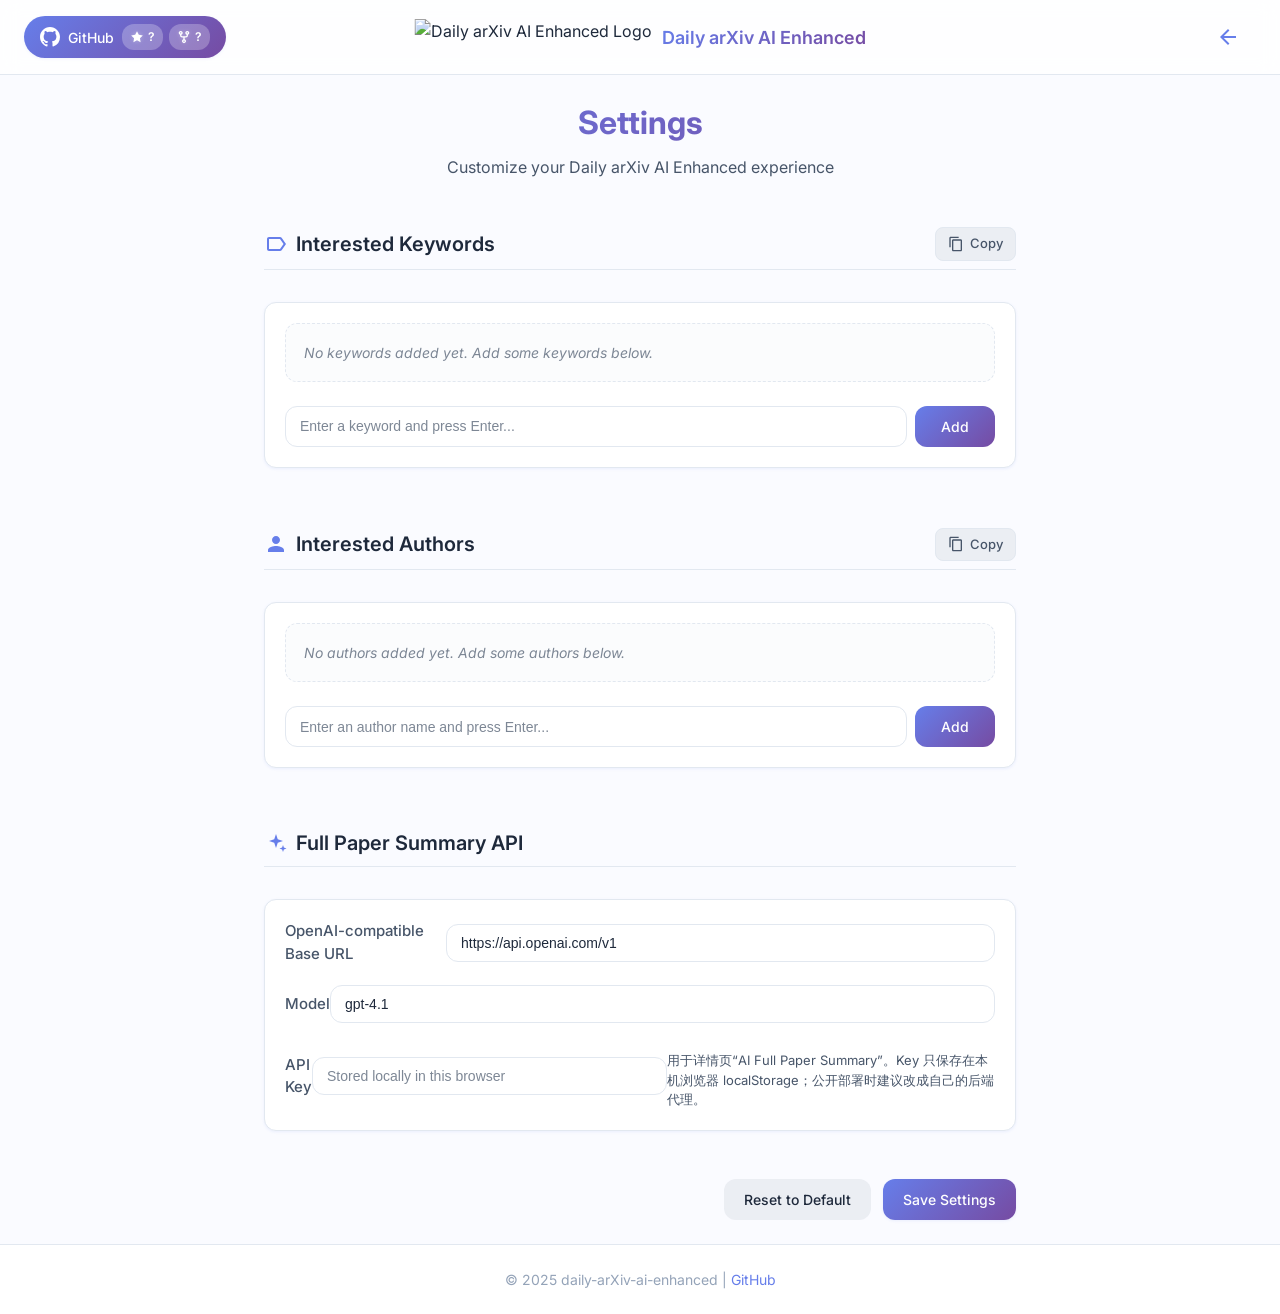
==== settings.html @ a0aa763e "update" ====
<!DOCTYPE html>
<html lang="zh-CN">
<head>
    <meta charset="UTF-8">
    <meta name="viewport" content="width=device-width, initial-scale=1.0">
    <meta name="description" content="daily arxiv ai-enhanced settings">
    <title>Settings - Daily arXiv AI Enhanced</title>
    <link rel="icon" type="image/png" href="assets/logo2-removebg-preview.png">
    <link rel="shortcut icon" type="image/png" href="assets/logo2-removebg-preview.png">
    <link rel="stylesheet" href="css/styles.css">
    <link rel="stylesheet" href="css/settings.css">
    <link rel="stylesheet" href="https://fonts.googleapis.com/css2?family=Inter:wght@300;400;500;600;700&display=swap">

    <!-- Authentication Scripts -->
    <script src="js/auth-config.js"></script>
    <script src="js/auth.js"></script>
    <script>
        // Check authentication on page load
        Auth.requireAuth();

        // Show logout button only if password protection is enabled
        document.addEventListener('DOMContentLoaded', function() {
            const logoutButton = document.getElementById('logoutButton');
            if (logoutButton && Auth.isPasswordEnabled()) {
                logoutButton.style.display = '';
            }
        });
    </script>
</head>
<body>
    <div class="app-container">
        <header>
            <div class="header-content">
                <div class="header-left">
                    <a href="https://github.com/dw-dengwei/daily-arXiv-ai-enhanced" target="_blank" class="github-button">
                        <svg height="20" width="20" viewBox="0 0 16 16" fill="currentColor" xmlns="http://www.w3.org/2000/svg">
                            <path fill-rule="evenodd" d="M8 0C3.58 0 0 3.58 0 8c0 3.54 2.29 6.53 5.47 7.59.4.07.55-.17.55-.38 0-.19-.01-.82-.01-1.49-2.01.37-2.53-.49-2.69-.94-.09-.23-.48-.94-.82-1.13-.28-.15-.68-.52-.01-.53.63-.01 1.08.58 1.23.82.72 1.21 1.87.87 2.33.66.07-.52.28-.87.51-1.07-1.78-.2-3.64-.89-3.64-3.95 0-.87.31-1.59.82-2.15-.08-.2-.36-1.02.08-2.12 0 0 .67-.21 2.2.82.64-.18 1.32-.27 2-.27.68 0 1.36.09 2 .27 1.53-1.04 2.2-.82 2.2-.82.44 1.1.16 1.92.08 2.12.51.56.82 1.27.82 2.15 0 3.07-1.87 3.75-3.65 3.95.29.25.54.73.54 1.48 0 1.07-.01 1.93-.01 2.2 0 .21.15.46.55.38A8.013 8.013 0 0016 8c0-4.42-3.58-8-8-8z"></path>
                        </svg>
                        <span class="github-text">GitHub</span>
                        <div class="github-stats">
                            <div class="star-badge">
                                <svg width="14" height="14" viewBox="0 0 24 24" fill="currentColor">
                                    <path d="M12 2l3.09 6.26L22 9.27l-5 4.87 1.18 6.88L12 17.77l-6.18 3.25L7 14.14 2 9.27l6.91-1.01L12 2z"/>
                                </svg>
                                <span class="star-count" id="starCount">-</span>
                            </div>
                            <div class="fork-badge">
                                <svg width="14" height="14" viewBox="0 0 16 16" fill="currentColor">
                                    <path d="M5 5.372v.878c0 .414.336.75.75.75h4.5a.75.75 0 0 0 .75-.75v-.878a2.25 2.25 0 1 1 1.5 0v.878a2.25 2.25 0 0 1-2.25 2.25h-1.5v2.128a2.251 2.251 0 1 1-1.5 0V8.5h-1.5A2.25 2.25 0 0 1 3.5 6.25v-.878a2.25 2.25 0 1 1 1.5 0ZM5 3.25a.75.75 0 1 0-1.5 0 .75.75 0 0 0 1.5 0Zm6.75.75a.75.75 0 1 0 0-1.5.75.75 0 0 0 0 1.5Zm-3 8.75a.75.75 0 1 0-1.5 0 .75.75 0 0 0 1.5 0Z"/>
                                </svg>
                                <span class="fork-count" id="forkCount">-</span>
                            </div>
                        </div>
                    </a>
                </div>
                
                <div class="header-center">
                    <a href="index.html" class="site-logo">
                        <img src="assets/logo2-removebg-preview.png" alt="Daily arXiv AI Enhanced Logo" class="logo-image">
                        <span class="site-title">Daily arXiv AI Enhanced</span>
                    </a>
                </div>
                
                <div class="header-controls">
                    <a href="index.html" class="back-button">
                        <svg width="24" height="24" viewBox="0 0 24 24" fill="none" xmlns="http://www.w3.org/2000/svg">
                            <path d="M20 11H7.83L13.42 5.41L12 4L4 12L12 20L13.41 18.59L7.83 13H20V11Z" fill="currentColor"/>
                        </svg>
                    </a>
                    <button id="logoutButton" onclick="Auth.logout()" class="icon-button" title="Logout" style="border: none; background: transparent; cursor: pointer; color: #e74c3c; display: none;">
                        <svg width="24" height="24" viewBox="0 0 24 24" fill="none" xmlns="http://www.w3.org/2000/svg">
                            <path d="M17 7L15.59 8.41L18.17 11H8V13H18.17L15.59 15.59L17 17L22 12L17 7ZM4 5H12V3H4C2.9 3 2 3.9 2 5V19C2 20.1 2.9 21 4 21H12V19H4V5Z" fill="currentColor"/>
                        </svg>
                    </button>
                </div>
            </div>
        </header>

        <main class="settings-page">
            <div class="settings-container">
                <div class="settings-header">
                    <h1>Settings</h1>
                    <p>Customize your Daily arXiv AI Enhanced experience</p>
                </div>

                <div class="settings-content">
                    <div class="settings-section">
                        <div class="keyword-section-title">
                            <div class="keyword-section-title-left">
                                <svg width="24" height="24" viewBox="0 0 24 24" fill="none" xmlns="http://www.w3.org/2000/svg">
                                    <path d="M17.63 5.84C17.27 5.33 16.67 5 16 5L5 5.01C3.9 5.01 3 5.9 3 7V17C3 18.1 3.9 18.99 5 18.99L16 19C16.67 19 17.27 18.67 17.63 18.16L22 12L17.63 5.84ZM16 17H5V7H16L19.55 12L16 17Z" fill="currentColor"/>
                                </svg>
                                Interested Keywords
                            </div>
                            <button id="copyKeywords" class="copy-button" title="Copy keywords to clipboard">
                                <svg width="18" height="18" viewBox="0 0 24 24" fill="none" xmlns="http://www.w3.org/2000/svg">
                                    <path d="M16 1H4c-1.1 0-2 .9-2 2v14h2V3h12V1zm3 4H8c-1.1 0-2 .9-2 2v14c0 1.1.9 2 2 2h11c1.1 0 2-.9 2-2V7c0-1.1-.9-2-2-2zm0 16H8V7h11v14z" fill="currentColor"/>
                                </svg>
                                Copy
                            </button>
                        </div>
                        <div class="settings-card">
                            <div class="settings-item">
                                <div class="tag-selector">
                                    <div class="selected-tags" id="selectedKeywords">
                                        <div class="empty-tag-message" id="emptyTagMessage">No keywords added yet. Add some keywords below.</div>
                                    </div>
                                    <div class="tag-input-container">
                                        <input type="text" id="keywordInput" class="settings-input" placeholder="Enter a keyword and press Enter...">
                                        <button id="addKeyword" class="add-tag-button">Add</button>
                                    </div>
                                </div>
                            </div>
                        </div>
                    </div>

                    <div class="settings-section">
                        <div class="keyword-section-title">
                            <div class="keyword-section-title-left">
                                <svg width="24" height="24" viewBox="0 0 24 24" fill="none" xmlns="http://www.w3.org/2000/svg">
                                    <path d="M12 12c2.21 0 4-1.79 4-4s-1.79-4-4-4-4 1.79-4 4 1.79 4 4 4zm0 2c-2.67 0-8 1.34-8 4v2h16v-2c0-2.66-5.33-4-8-4z" fill="currentColor"/>
                                </svg>
                                Interested Authors
                            </div>
                            <button id="copyAuthors" class="copy-button" title="Copy authors to clipboard">
                                <svg width="18" height="18" viewBox="0 0 24 24" fill="none" xmlns="http://www.w3.org/2000/svg">
                                    <path d="M16 1H4c-1.1 0-2 .9-2 2v14h2V3h12V1zm3 4H8c-1.1 0-2 .9-2 2v14c0 1.1.9 2 2 2h11c1.1 0 2-.9 2-2V7c0-1.1-.9-2-2-2zm0 16H8V7h11v14z" fill="currentColor"/>
                                </svg>
                                Copy
                            </button>
                        </div>
                        <div class="settings-card">
                            <div class="settings-item">
                                <div class="tag-selector">
                                    <div class="selected-tags" id="selectedAuthors">
                                        <div class="empty-tag-message" id="emptyAuthorMessage">No authors added yet. Add some authors below.</div>
                                    </div>
                                    <div class="tag-input-container">
                                        <input type="text" id="authorInput" class="settings-input" placeholder="Enter an author name and press Enter...">
                                        <button id="addAuthor" class="add-tag-button">Add</button>
                                    </div>
                                </div>
                            </div>
                        </div>
                    </div>

                    <div class="settings-section">
                        <div class="keyword-section-title">
                            <div class="keyword-section-title-left">
                                <svg width="24" height="24" viewBox="0 0 24 24" fill="none" xmlns="http://www.w3.org/2000/svg">
                                    <path d="M12 3L13.76 8.24L19 10L13.76 11.76L12 17L10.24 11.76L5 10L10.24 8.24L12 3ZM19 14L19.88 16.62L22.5 17.5L19.88 18.38L19 21L18.12 18.38L15.5 17.5L18.12 16.62L19 14Z" fill="currentColor"/>
                                </svg>
                                Full Paper Summary API
                            </div>
                        </div>
                        <div class="settings-card">
                            <div class="settings-item">
                                <label for="llmApiBaseUrl">OpenAI-compatible Base URL</label>
                                <input type="text" id="llmApiBaseUrl" class="settings-input" placeholder="https://api.openai.com/v1">
                            </div>
                            <div class="settings-item">
                                <label for="llmModel">Model</label>
                                <input type="text" id="llmModel" class="settings-input" placeholder="gpt-4.1">
                            </div>
                            <div class="settings-item">
                                <label for="llmApiKey">API Key</label>
                                <input type="password" id="llmApiKey" class="settings-input" placeholder="Stored locally in this browser">
                                <p class="settings-hint">用于详情页“AI Full Paper Summary”。Key 只保存在本机浏览器 localStorage；公开部署时建议改成自己的后端代理。</p>
                            </div>
                        </div>
                    </div>
                </div>

                <div class="settings-actions">
                    <button id="resetSettings" class="button">Reset to Default</button>
                    <button id="saveSettings" class="button primary">Save Settings</button>
                </div>
            </div>
        </main>
        
        <footer>
            <div class="footer-content">
                <p>&copy; 2025 daily-arXiv-ai-enhanced | <a href="https://github.com/dw-dengwei/daily-arXiv-ai-enhanced" target="_blank">GitHub</a></p>
            </div>
        </footer>
    </div>

    <script src="js/settings.js"></script>
</body>
</html>
---- css/styles.css ----
/* 基础样式 */
:root {
  --primary-color: #667eea;
  --secondary-color: #764ba2;
  --accent-color: #6d2dad;
  --gradient-primary: linear-gradient(135deg, #667eea 0%, #764ba2 100%);
  --gradient-light: linear-gradient(135deg, #e0e7ff 0%, #f3e8ff 100%);
  --background-color: #fafbff;
  --card-bg-color: #ffffff;
  --background-hover: #f1f5f9;
  --text-color: #1e293b;
  --text-secondary: #475569;
  --text-tertiary: #94a3b8;
  --border-color: #e2e8f0;
  --border-accent: rgba(102, 126, 234, 0.2);
  --shadow-sm: 0 1px 3px rgba(102, 126, 234, 0.1);
  --shadow-md: 0 4px 15px rgba(102, 126, 234, 0.15);
  --shadow-lg: 0 8px 25px rgba(102, 126, 234, 0.2);
  --radius-sm: 8px;
  --radius-md: 12px;
  --transition: all 0.2s ease;
  --match-highlight: rgba(255, 223, 77, 0.22); /* 更明显的浅黄色背景 */
  --gold-color: #ffd700;
  --gold-dark: #d4af37;
  --gold-gradient: linear-gradient(135deg, #ffd700 0%, #d4af37 100%);
  --author-color: #10b981;
  --author-gradient: linear-gradient(135deg, #10b981 0%, #059669 100%);
  --keyword-color: #8b5cf6;
  --keyword-gradient: linear-gradient(135deg, #8b5cf6 0%, #7c3aed 100%);
}

* {
  margin: 0;
  padding: 0;
  box-sizing: border-box;
}

body {
  font-family: 'Inter', -apple-system, BlinkMacSystemFont, 'Segoe UI', Roboto, Helvetica, Arial, sans-serif;
  background-color: var(--background-color);
  color: var(--text-color);
  line-height: 1.5;
  -webkit-font-smoothing: antialiased;
  -moz-osx-font-smoothing: grayscale;
}

a {
  color: var(--primary-color);
  text-decoration: none;
}

a:hover {
  text-decoration: underline;
}

button {
  cursor: pointer;
  border: none;
  background: none;
  font: inherit;
  color: inherit;
}

.button {
  display: inline-flex;
  align-items: center;
  justify-content: center;
  gap: 8px;
  padding: 8px 16px;
  border-radius: var(--radius-sm);
  font-weight: 500;
  transition: var(--transition);
  background-color: var(--background-hover);
}

.button:hover {
  background-color: var(--border-color);
}

.button.primary {
  background: var(--gradient-primary);
  color: white;
  box-shadow: var(--shadow-sm);
}

.button.primary:hover {
  box-shadow: var(--shadow-md);
  transform: translateY(-1px);
}

.icon-button {
  display: flex;
  align-items: center;
  justify-content: center;
  width: 36px;
  height: 36px;
  border-radius: 50%;
  transition: var(--transition);
  color: var(--primary-color);
}

.icon-button:hover {
  background-color: rgba(102, 126, 234, 0.1);
}

/* 视图控制按钮样式 */
.view-controls {
  display: flex;
  align-items: center;
  gap: 4px;
}

.view-icon {
  display: flex;
  align-items: center;
  justify-content: center;
  margin-right: 2px;
  color: var(--primary-color);
  font-size: 14px;
}

.view-controls .button {
  border: 1px solid var(--border-accent);
  background-color: rgba(102, 126, 234, 0.05);
  padding: 4px 10px;
  font-size: 13px;
}

.view-controls .button:hover {
  background-color: rgba(102, 126, 234, 0.1);
}

.view-controls .button.active {
  background-color: rgba(102, 126, 234, 0.15);
  border-color: var(--primary-color);
  color: var(--primary-color);
  font-weight: 500;
}

/* 布局容器 */
.app-container {
  display: flex;
  flex-direction: column;
  min-height: 100vh;
}

/* 页头 */
header {
  position: sticky;
  top: 0;
  z-index: 100;
  background-color: rgba(255, 255, 255, 0.8);
  backdrop-filter: blur(10px);
  -webkit-backdrop-filter: blur(10px);
  border-bottom: 1px solid var(--border-color);
}

.header-content {
  display: flex;
  justify-content: space-between;
  align-items: center;
  padding: 16px 24px;
  max-width: 1440px;
  margin: 0 auto;
  width: 100%;
}

.header-left {
  display: flex;
  align-items: center;
  gap: 16px;
}

.header-center {
  display: flex;
  align-items: center;
  justify-content: center;
  position: absolute;
  left: 50%;
  transform: translateX(-50%);
}

.site-logo {
  display: flex;
  align-items: center;
  gap: 10px;
  text-decoration: none !important;
  color: var(--text-color);
  transition: var(--transition);
}

.site-logo:hover {
  text-decoration: none;
  opacity: 0.9;
}

.logo-image {
  height: 36px;
  width: auto;
}

.site-title {
  font-size: 18px;
  font-weight: 600;
  background: var(--gradient-primary);
  -webkit-background-clip: text;
  -webkit-text-fill-color: transparent;
  background-clip: text;
}

.header-content h1 {
  font-size: 20px;
  font-weight: 600;
}

.github-button {
  display: flex;
  align-items: center;
  gap: 8px;
  padding: 8px 16px;
  border-radius: 24px;
  background: var(--gradient-primary);
  color: white;
  font-size: 14px;
  font-weight: 500;
  transition: var(--transition);
  text-decoration: none !important;
  box-shadow: var(--shadow-sm);
}

.github-button:hover {
  background: var(--gradient-primary);
  text-decoration: none !important;
  transform: translateY(-1px);
  color: white;
  box-shadow: var(--shadow-md);
}

.github-button svg {
  fill: white;
}

.github-text {
  font-weight: 500;
}

.github-stats {
  display: flex;
  gap: 6px;
}

.star-badge,
.fork-badge {
  display: flex;
  align-items: center;
  gap: 4px;
  background-color: rgba(255, 255, 255, 0.25);
  border-radius: 12px;
  padding: 4px 8px;
  font-size: 12px;
  font-weight: 600;
}

.star-badge svg {
  fill: white;
  filter: drop-shadow(0 0 2px rgba(255, 255, 255, 0.3));
}

.fork-badge svg {
  fill: white;
  filter: drop-shadow(0 0 2px rgba(255, 255, 255, 0.3));
}

.star-count,
.fork-count {
  color: white;
  font-weight: 600;
}

.header-controls {
  display: flex;
  align-items: center;
  gap: 20px;
}

.date-selector {
  display: flex;
  align-items: center;
  gap: 8px;
  border-radius: var(--radius-sm);
  padding: 2px;
}

.date-display {
  display: flex;
  align-items: center;
  gap: 4px;
  font-weight: 500;
  color: var(--text-color);
}

/* 类别导航栏 */
.category-nav {
  background-color: rgba(255, 255, 255, 0.8);
  backdrop-filter: blur(10px);
  -webkit-backdrop-filter: blur(10px);
  position: sticky;
  top: 70px;
  z-index: 10;
  display: flex;
  flex-direction: column;
  align-items: center; /* 居中显示 */
}

.category-nav::-webkit-scrollbar {
  display: none;
}

.category-label-container {
  display: flex;
  align-items: center;
  max-width: 1440px; /* 与main容器的max-width相同 */
  width: 100%;
  padding: 10px 24px 5px 24px; /* 减少上下内边距 */
  margin: 0 auto; /* 居中显示 */
  position: relative;
}

.category-nav-label, .filter-nav-label {
  font-weight: 600;
  background: var(--gradient-primary);
  -webkit-background-clip: text;
  -webkit-text-fill-color: transparent;
  background-clip: text;
  margin-right: 8px; /* 减少右侧间距 */
  white-space: nowrap;
  min-width: 90px; /* 减少宽度从120px到90px */
  letter-spacing: 0.3px; /* 减少字母间距 */
  font-size: 14px; /* 减小字体大小 */
  text-transform: uppercase;
  opacity: 1; /* 增加不透明度 */
  position: relative;
  z-index: 1;
  padding-left: 3px; /* 减少左侧内边距 */
}

/* 删除装饰线的CSS规则 */
.category-nav-label::after, .keyword-nav-label::after {
  content: none; /* 移除装饰线 */
}

.category-scroll {
  display: flex;
  overflow-x: auto;
  gap: 10px;
  -ms-overflow-style: none;
  scrollbar-width: none;
  width: 100%;
  justify-content: flex-start; /* 改为左对齐 */
  flex-wrap: nowrap; /* 禁止换行 */
  white-space: nowrap; /* 确保内容不会换行 */
  /* 添加鼠标滚轮横向滚动支持 */
  overflow-y: hidden;
}

.filter-scroll {
  display: flex;
  overflow-x: auto;
  gap: 10px;
  -ms-overflow-style: none;
  scrollbar-width: none;
  width: 100%;
  justify-content: flex-start; /* 改为左对齐 */
  flex-wrap: nowrap; /* 禁止换行 */
  white-space: nowrap; /* 确保内容不会换行 */
  /* 添加鼠标滚轮横向滚动支持 */
  overflow-y: hidden;
}

/* Text search UI */
.text-search {
  display: inline-flex;
  align-items: center;
  gap: 8px;
  margin-right: 8px;
}

.text-search .search-input-wrapper {
  display: inline-flex;
  align-items: center;
  gap: 6px;
  background-color: var(--background-hover);
  border: 1px solid var(--border-accent);
  border-radius: 16px;
  padding: 4px 8px;
}

#textSearchInput {
  border: none;
  outline: none;
  background: transparent;
  font-size: 14px;
  color: var(--text-color);
  width: 220px;
}

.text-search .clear-x {
  width: 22px;
  height: 22px;
  border-radius: 50%;
  background-color: rgba(0,0,0,0.08);
  color: var(--text-secondary);
  display: inline-flex;
  align-items: center;
  justify-content: center;
}

.text-search .clear-x:hover {
  background-color: rgba(0,0,0,0.14);
}

.filter-scroll::-webkit-scrollbar {
  display: none;
}

.filter-label-container {
  display: flex;
  align-items: center;
  max-width: 1440px; /* 与main容器的max-width相同 */
  width: 100%;
  padding: 10px 24px 5px 24px; /* 与category标签容器保持一致 */
  margin: 0 auto; /* 居中显示 */
  position: relative;
}

.category-button {
  display: inline-flex;
  align-items: center;
  justify-content: center;
  flex-shrink: 0;
  padding: 6px 12px;
  background-color: var(--background-hover);
  border-radius: 16px;
  font-size: 14px;
  font-weight: 500;
  color: var(--text-secondary);
  transition: var(--transition);
  white-space: nowrap;
  margin: 0 2px;
  box-shadow: 0 1px 2px rgba(0, 0, 0, 0.04);
}

.keyword-tag {
  display: inline-flex;
  align-items: center;
  justify-content: center;
  flex-shrink: 0;
  padding: 6px 12px;
  background-color: var(--background-hover);
  border-radius: 16px;
  font-size: 14px;
  font-weight: 500;
  color: var(--text-secondary);
  transition: var(--transition);
  white-space: nowrap;
  cursor: pointer;
  margin: 0 2px;
  box-shadow: 0 1px 2px rgba(0, 0, 0, 0.04);
}

.category-count {
  display: inline-flex;
  align-items: center;
  justify-content: center;
  margin-left: 6px;
  min-width: 20px;
  height: 20px;
  background-color: rgba(0, 0, 0, 0.05);
  border-radius: 10px;
  font-size: 12px;
  padding: 0 6px;
  transition: var(--transition);
}

.category-button:hover {
  background-color: var(--border-color);
  color: var(--text-color);
}

.keyword-tag:hover {
  background-color: var(--border-color);
  color: var(--text-color);
}

.category-button.active {
  background: var(--gradient-primary);
  color: white;
  box-shadow: var(--shadow-sm);
}

/* 作者按钮样式 */
.author-button {
  background-color: rgba(102, 126, 234, 0.08); /* primary tint */
  color: var(--primary-color);
  border: 1px solid rgba(102, 126, 234, 0.25);
}

.author-button:hover {
  background-color: rgba(102, 126, 234, 0.12);
  border-color: rgba(102, 126, 234, 0.35);
}

.author-button.active {
  background: var(--gradient-primary);
  color: white;
  border-color: var(--primary-color);
  box-shadow: 0 2px 8px rgba(102, 126, 234, 0.25);
}

/* 关键词按钮样式 */
.keyword-button {
  background-color: rgba(167, 139, 250, 0.10); /* accent tint */
  color: var(--accent-color);
  border: 1px solid rgba(167, 139, 250, 0.25);
}

.keyword-button:hover {
  background-color: rgba(167, 139, 250, 0.14);
  border-color: rgba(167, 139, 250, 0.35);
}

.keyword-button.active {
  background: linear-gradient(135deg, var(--accent-color) 0%, var(--secondary-color) 100%);
  color: white;
  border-color: var(--accent-color);
  box-shadow: 0 2px 8px rgba(167, 139, 250, 0.25);
}

.keyword-tag.active {
  background: var(--gradient-primary);
  color: white;
  box-shadow: var(--shadow-sm);
}

.category-button.active .category-count {
  background-color: rgba(255, 255, 255, 0.3);
  color: #fff;
}

/* 标签动画效果 */
.keyword-tag.tag-appear,
.category-button.tag-appear {
  animation: tagAppear 0.3s ease;
}

.keyword-tag.tag-highlight,
.category-button.tag-highlight {
  animation: tagHighlight 1s ease;
}

@keyframes tagAppear {
  0% {
    opacity: 0;
    transform: translateY(10px);
  }
  100% {
    opacity: 1;
    transform: translateY(0);
  }
}

@keyframes tagHighlight {
  0% {
    transform: scale(1);
    box-shadow: 0 0 0 rgba(102, 126, 234, 0.4);
  }
  50% {
    transform: scale(1.05);
    box-shadow: 0 0 8px rgba(102, 126, 234, 0.6);
  }
  100% {
    transform: scale(1);
    box-shadow: 0 0 0 rgba(102, 126, 234, 0.4);
  }
}

/* 主要内容区域 */
main {
  flex: 1;
  padding: 0 24px 24px 24px; /* 修改上边距为0，保持左右下边距 */
  max-width: 1440px;
  margin: 0 auto;
  width: 100%;
}

/* 论文容器 - 网格视图 */
.paper-container {
  display: grid;
  grid-template-columns: repeat(auto-fill, minmax(350px, 1fr));
  gap: 30px;
  margin-top: 24px;
  align-items: flex-start;
}

/* 论文容器 - 列表视图 */
.paper-container.list-view {
  display: flex;
  flex-direction: column;
  gap: 20px;
}

/* 论文卡片 - 网格视图 */
.paper-card {
  background-color: var(--card-bg-color);
  border-radius: var(--radius-md);
  box-shadow: var(--shadow-sm);
  overflow: visible;
  transition: var(--transition);
  cursor: pointer;
  height: auto;
  min-height: 100%;
  display: flex;
  flex-direction: column;
  position: relative;
}

.paper-card:hover {
  box-shadow: var(--shadow-md);
  transform: translateY(-2px);
  background-color: var(--background-light);
}

.paper-card-header {
  padding: 16px;
  border-bottom: 1px solid var(--border-color);
}

.paper-card-title {
  font-size: 16px;
  font-weight: 600;
  margin-bottom: 12px;
  line-height: 1.5;
  overflow: visible;
}

.paper-card-authors {
  font-size: 14px;
  color: var(--text-secondary);
  margin-bottom: 12px;
  line-height: 1.4;
  overflow: visible;
}

/* 作者列表项样式 */
.paper-card-authors .author-item {
  display: inline;
  white-space: nowrap;
}

/* 作者省略号样式 */
.paper-card-authors .author-ellipsis {
  display: inline;
  color: var(--text-tertiary);
  font-weight: 500;
  margin: 0 2px;
  user-select: none;
}

.paper-card-categories {
  display: flex;
  flex-wrap: wrap;
  gap: 6px;
  margin-bottom: 6px;
}

.category-tag {
  font-size: 12px;
  padding: 2px 8px;
  border-radius: 12px;
  background-color: var(--background-hover);
  color: var(--text-secondary);
  border: 1px solid var(--border-accent);
}

.paper-card-body {
  padding: 20px;
  flex-grow: 1;
  display: flex;
  flex-direction: column;
}

.paper-card-summary {
  font-size: 14px;
  color: var(--text-secondary);
  line-height: 1.5;
  overflow: visible;
  margin-bottom: 20px;
  border-left: 3px solid var(--primary-color);
  padding-left: 12px;
  background-color: rgba(102, 126, 234, 0.05);
  padding: 12px;
  border-radius: 6px;
}

.paper-card-footer {
  margin-top: auto;
  display: flex;
  justify-content: space-between;
  align-items: center;
}

.paper-card-date {
  font-size: 12px;
  color: var(--text-tertiary);
}

.paper-card-link {
  font-size: 14px;
  color: var(--primary-color);
  font-weight: 500;
}

/* 论文卡片 - 列表视图 */
.list-view .paper-card {
  flex-direction: row;
  align-items: center;
  padding: 16px;
  gap: 20px;
}

.list-view .paper-card-header {
  padding: 0;
  border-bottom: none;
  flex: 1;
}

.list-view .paper-card-body {
  padding: 0;
  flex: 2;
}

.list-view .paper-card-footer {
  margin-top: 0;
  padding: 0;
  flex: 0 0 auto;
}

/* 论文详情模态框 */
.paper-modal {
  display: none;
  position: fixed;
  top: 0;
  left: 0;
  width: 100%;
  height: 100%;
  background-color: rgba(0, 0, 0, 0.5);
  z-index: 1000;
  overflow-y: auto;
  backdrop-filter: blur(5px);
  -webkit-backdrop-filter: blur(5px);
}

.paper-modal.active {
  display: flex;
  justify-content: center;
  align-items: flex-start;
}

.paper-modal-content {
  background-color: var(--card-bg-color);
  border-radius: var(--radius-md);
  box-shadow: var(--shadow-md);
  width: 90%;
  max-width: 800px;
  margin: 60px auto;
  max-height: calc(100vh - 120px);
  display: flex;
  flex-direction: column;
  animation: modalFadeIn 0.3s ease;
}

@keyframes modalFadeIn {
  from {
    opacity: 0;
    transform: translateY(20px);
  }
  to {
    opacity: 1;
    transform: translateY(0);
  }
}

.paper-modal-header {
  padding: 20px;
  border-bottom: 1px solid var(--border-color);
  display: flex;
  justify-content: space-between;
  align-items: center;
  position: relative;
}

.paper-modal-header h2 {
  font-size: 20px;
  font-weight: 600;
}

.paper-modal-body {
  padding: 20px;
  overflow-y: auto;
  flex: 1;
}

.paper-modal-body h3 {
  font-size: 18px;
  font-weight: 600;
  margin-bottom: 16px;
}

.paper-modal-body p {
  margin-bottom: 16px;
  line-height: 1.6;
}

.paper-modal-footer {
  display: flex;
  justify-content: space-between;
  align-items: center;
  gap: 8px;
  padding: 16px;
  border-top: 1px solid var(--border-color);
}

.paper-navigation {
  display: flex;
  flex-direction: column;
  align-items: flex-start;
  gap: 4px;
}

.paper-modal-buttons {
  display: flex;
  gap: 8px;
  align-items: center;
}

.paper-modal-footer .button.icon-button {
  width: 40px;
  height: 40px;
  padding: 8px;
  display: flex;
  align-items: center;
  justify-content: center;
  transition: all 0.2s ease;
  position: relative;
  border: none;
  background: none;
}

.paper-modal-footer .button.icon-button:not(.primary) {
  color: var(--text-primary);
}

.paper-modal-footer .button.icon-button:not(.primary):hover {
  color: var(--primary-color);
  transform: translateY(-1px);
}

/* Special styling for arXiv logo */
.paper-modal-footer #paperLink svg {
  width: 60px;
  height: 27px;
  margin: -2px -10px;
}

.paper-modal-footer .button.icon-button.primary {
  background: none;
}

.paper-modal-footer .button.icon-button.primary:hover {
  transform: translateY(-1px);
}

/* Tooltip styles */
.paper-modal-footer .button.icon-button::after {
  content: attr(title);
  position: absolute;
  bottom: 100%;
  left: 50%;
  transform: translateX(-50%);
  padding: 4px 8px;
  background-color: rgba(0, 0, 0, 0.8);
  color: white;
  font-size: 12px;
  border-radius: 4px;
  white-space: nowrap;
  opacity: 0;
  visibility: hidden;
  transition: all 0.2s ease;
  pointer-events: none;
  margin-bottom: 5px;
}

.paper-modal-footer .button.icon-button:hover::after {
  opacity: 1;
  visibility: visible;
}

.navigation-hint {
  font-size: 12px;
  color: var(--text-tertiary);
  font-weight: 500;
}

.paper-position {
  font-size: 14px;
  color: var(--text-secondary);
  font-weight: 600;
}

/* 日期选择器样式 */
.date-picker-modal {
  position: fixed;
  top: 0;
  left: 0;
  right: 0;
  bottom: 0;
  background-color: rgba(0, 0, 0, 0.5);
  display: flex;
  align-items: center;
  justify-content: center;
  z-index: 1000;
  opacity: 0;
  visibility: hidden;
  transition: var(--transition);
  backdrop-filter: blur(5px);
  -webkit-backdrop-filter: blur(5px);
  pointer-events: none;
}

.date-picker-modal.active {
  opacity: 1;
  visibility: visible;
  pointer-events: auto;
}

.date-picker-content {
  background-color: var(--card-bg-color);
  border-radius: var(--radius-md);
  box-shadow: 0 10px 25px rgba(0, 0, 0, 0.1);
  width: 100%;
  max-width: 360px;
  max-height: 90vh;
  overflow-y: auto;
  animation: modalFadeIn 0.3s ease forwards;
  padding: 24px;
  border: 1px solid rgba(0, 0, 0, 0.08);
}

.date-picker-header {
  display: flex;
  justify-content: space-between;
  align-items: center;
  padding: 16px 20px;
  border-bottom: 1px solid var(--border-color);
}

.date-picker-header h3 {
  font-size: 18px;
  font-weight: 600;
}

.date-picker-body {
  padding: 0;
}

.date-picker-title {
  font-size: 18px;
  font-weight: 600;
  margin: 0 0 16px 0;
  color: var(--primary-color);
  text-align: center;
}

.flatpickr-container {
  margin-bottom: 20px;
  width: 100%;
}

.flatpickr-container input {
  display: none;
}

/* Make flatpickr calendar take full width */
.flatpickr-calendar {
  width: 100% !important;
  max-width: 100% !important;
  padding: 0 !important;
  box-sizing: border-box !important;
  background: transparent !important;
  box-shadow: none !important;
  border: none !important;
}

.flatpickr-months {
  width: 100% !important;
  padding: 0;
  margin-bottom: 10px;
  background-color: transparent !important;
}

.flatpickr-month {
  background-color: transparent !important;
  color: var(--text-color) !important;
}

.flatpickr-current-month {
  padding: 0 !important;
  font-size: 18px !important;
  font-weight: 600 !important;
}

.flatpickr-monthDropdown-months {
  font-weight: 600 !important;
  color: var(--text-color) !important;
}

.flatpickr-prev-month, .flatpickr-next-month {
  padding: 5px !important;
  fill: var(--primary-color) !important;
  color: var(--primary-color) !important;
}

.flatpickr-prev-month:hover, .flatpickr-next-month:hover {
  background-color: rgba(0, 0, 0, 0.05) !important;
  border-radius: 50% !important;
}

.flatpickr-weekdays {
  width: 100% !important;
  background-color: transparent !important;
  margin-bottom: 5px;
}

.flatpickr-weekday {
  height: 28px;
  line-height: 28px;
  flex: 1;
  background-color: transparent !important;
  color: var(--text-secondary) !important;
  font-weight: 500 !important;
  font-size: 14px !important;
}

.flatpickr-days {
  width: 100% !important;
  display: flex !important;
  justify-content: center !important;
  background-color: transparent !important;
}

.dayContainer {
  width: 100% !important;
  min-width: 100% !important;
  max-width: 100% !important;
  display: flex !important;
  flex-wrap: wrap !important;
  /* justify-content: flex-start !important; */
  padding: 0 !important;
}

.flatpickr-day {
  margin: 2px;
  height: 36px !important;
  line-height: 36px !important;
  border-radius: 50% !important;
  /* max-width: 36px !important; */
  width: calc(100% / 7 ) !important;
  flex: 0 0 calc(100% / 7 ) !important;
  display: inline-flex !important;
  justify-content: center !important;
  align-items: center !important;
  box-sizing: border-box !important;
  font-weight: 400 !important;
  color: var(--text-color) !important;
  border: none !important;
}

.flatpickr-day.today {
  border: none !important;
  background-color: rgba(102, 126, 234, 0.1) !important;
  color: var(--primary-color) !important;
  font-weight: 600 !important;
}

.flatpickr-day.selected, 
.flatpickr-day.startRange, 
.flatpickr-day.endRange, 
.flatpickr-day.selected.inRange, 
.flatpickr-day.startRange.inRange, 
.flatpickr-day.endRange.inRange, 
.flatpickr-day.selected:focus, 
.flatpickr-day.startRange:focus, 
.flatpickr-day.endRange:focus, 
.flatpickr-day.selected:hover, 
.flatpickr-day.startRange:hover, 
.flatpickr-day.endRange:hover, 
.flatpickr-day.selected.prevMonthDay, 
.flatpickr-day.startRange.prevMonthDay, 
.flatpickr-day.endRange.prevMonthDay, 
.flatpickr-day.selected.nextMonthDay, 
.flatpickr-day.startRange.nextMonthDay, 
.flatpickr-day.endRange.nextMonthDay {
  background: var(--gradient-primary) !important;
  border-color: var(--primary-color) !important;
  color: white !important;
  font-weight: 600 !important;
  box-shadow: var(--shadow-sm) !important;
}

.flatpickr-day.inRange, 
.flatpickr-day.prevMonthDay.inRange, 
.flatpickr-day.nextMonthDay.inRange, 
.flatpickr-day.today.inRange, 
.flatpickr-day.prevMonthDay.today.inRange, 
.flatpickr-day.nextMonthDay.today.inRange {
  background: rgba(102, 126, 234, 0.15) !important;
  border-color: transparent !important;
  color: var(--text-color) !important;
  box-shadow: none !important;
}

.flatpickr-day:hover, 
.flatpickr-day.prevMonthDay:hover, 
.flatpickr-day.nextMonthDay:hover, 
.flatpickr-day:focus, 
.flatpickr-day.prevMonthDay:focus, 
.flatpickr-day.nextMonthDay:focus {
  background: rgba(0, 0, 0, 0.05) !important;
  border-color: transparent !important;
}

.flatpickr-day.flatpickr-disabled, 
.flatpickr-day.flatpickr-disabled:hover,
.flatpickr-day.prevMonthDay, 
.flatpickr-day.nextMonthDay, 
.flatpickr-day.notAllowed {
  color: rgba(57, 57, 57, 0.3) !important;
  background: transparent !important;
  cursor: not-allowed;
}

.date-range-selector {
  display: flex;
  align-items: center;
  justify-content: center;
  padding: 12px 0;
  border-top: 1px solid var(--border-color);
  background-color: rgba(0, 0, 0, 0.02);
  border-radius: 0 0 var(--radius-md) var(--radius-md);
  margin: 16px -24px -24px -24px;
}

.toggle-switch {
  position: relative;
  display: inline-block;
  width: 42px;
  height: 22px;
  margin: 0 10px;
}

.toggle-switch input {
  opacity: 0;
  width: 0;
  height: 0;
}

.toggle-slider {
  position: absolute;
  cursor: pointer;
  top: 0;
  left: 0;
  right: 0;
  bottom: 0;
  background-color: var(--border-color);
  transition: .3s;
  border-radius: 24px;
  box-shadow: inset 0 1px 3px rgba(0, 0, 0, 0.1);
}

.toggle-slider:before {
  position: absolute;
  content: "";
  height: 16px;
  width: 16px;
  left: 3px;
  top: 50%;
  transform: translateY(-50%);
  background-color: white;
  transition: .3s;
  border-radius: 50%;
  box-shadow: 0 1px 3px rgba(0, 0, 0, 0.15);
}

input:checked + .toggle-slider {
  background: var(--gradient-primary);
}

input:focus + .toggle-slider {
  box-shadow: inset 0 1px 3px rgba(0, 0, 0, 0.1), 0 0 0 2px rgba(102, 126, 234, 0.2);
}

input:checked + .toggle-slider:before {
  transform: translate(20px, -50%);
}

.toggle-label {
  font-size: 13px;
  font-weight: 500;
  color: var(--text-secondary);
  user-select: none;
  min-width: 40px;
  text-align: center;
}

@media (max-width: 768px) {
  .header-content {
    padding: 12px 16px;
  }
  
  .header-center {
    position: static;
    transform: none;
    margin-bottom: 8px;
  }
  
  .header-left {
    display: none;
  }
  
  .header-controls {
    margin-left: auto;
  }
  
  .category-scroll {
    padding: 8px 16px;
    max-width: 100%; /* 在移动端占满宽度 */
    justify-content: flex-start; /* 在移动端左对齐 */
    flex-wrap: nowrap; /* 确保不换行 */
  }
  
  .filter-scroll {
    padding: 0 16px 8px;
    margin-top: -4px;
    gap: 6px;
    max-width: 100%; /* 在移动端占满宽度 */
    justify-content: flex-start; /* 在移动端左对齐 */
    flex-wrap: nowrap; /* 确保不换行 */
  }
  
  .category-button, .keyword-tag {
    padding: 4px 10px;
    font-size: 12px;
    border-radius: 14px;
    margin: 0 2px; /* 调整为水平边距 */
  }
  
  main {
    padding: 0 16px 16px 16px; /* 调整与类别/关键词区域保持一致 */
    padding-left: 10px;
  }
  
  .paper-container {
    padding: 0;
    margin-top: 16px;
  }
  
  .keyword-tag-container {
    margin: 6px 16px 0;
    padding: 8px 12px;
  }
  
  .keyword-tag-header {
    margin-bottom: 6px;
  }
  
  .keyword-tags {
    gap: 6px;
    min-height: 24px;
    padding: 4px;
  }
  
  .keyword-tags .keyword-tag {
    padding: 3px 8px;
    font-size: 12px;
    border-radius: 12px;
  }
  
  .list-view .paper-card {
    flex-direction: column;
  }
  
  .list-view .paper-card-header,
  .list-view .paper-card-body {
    width: 100%;
  }
  
  .paper-modal-content {
    width: 95%;
    max-height: 85vh;
  }
  
  .paper-sections {
    flex-direction: column;
  }
  
  .date-picker-content {
    width: 95%;
  }
}

/* 加载状态 */
.loading-container {
  display: flex;
  flex-direction: column;
  align-items: center;
  justify-content: center;
  padding: 40px;
  grid-column: 1 / -1;
}

.loading-spinner {
  width: 40px;
  height: 40px;
  border: 3px solid rgba(0, 0, 0, 0.1);
  border-radius: 50%;
  border-top-color: var(--primary-color);
  animation: spinner 1s linear infinite;
  margin-bottom: 16px;
}

@keyframes spinner {
  to {
    transform: rotate(360deg);
  }
}

/* 页脚 */
footer {
  background-color: #fff;
  border-top: 1px solid var(--border-color);
  padding: 24px;
  margin-top: auto;
}

.footer-content {
  max-width: 1440px;
  margin: 0 auto;
  text-align: center;
  color: var(--text-tertiary);
  font-size: 14px;
}

/* 添加对论文索引号和详情部分的样式 */
.paper-card-index {
  font-weight: 600;
  color: white;
  background: var(--gradient-primary);
  width: 28px;
  height: 28px;
  border-radius: 50%;
  display: flex;
  align-items: center;
  justify-content: center;
  font-size: 14px;
  box-shadow: 0 2px 4px rgba(102, 126, 234, 0.2);
  position: absolute;
  top: -10px;
  left: -10px;
  z-index: 5;
}

.paper-sections {
  margin-top: 16px;
  display: grid;
  grid-template-columns: repeat(auto-fit, minmax(300px, 1fr));
  gap: 16px;
}

.paper-section {
  background-color: rgba(102, 126, 234, 0.03);
  border-radius: var(--radius-sm);
  padding: 16px;
  border-left: 3px solid var(--primary-color);
}

.paper-section h4 {
  margin-top: 0;
  margin-bottom: 8px;
  color: var(--primary-color);
  font-size: 16px;
}

.original-abstract {
  font-style: italic;
  border-left: 3px solid var(--border-color);
  padding-left: 16px;
  color: var(--text-secondary);
}

/* 在列表视图中调整索引显示 */
.list-view .paper-card-index {
  position: relative;
  top: auto;
  left: auto;
  margin-right: 12px;
  margin-top: auto;
  margin-bottom: auto;
}

/* 设置模态框样式 */
.settings-modal {
  position: fixed;
  top: 0;
  left: 0;
  width: 100%;
  height: 100%;
  background-color: rgba(15, 23, 42, 0.6);
  backdrop-filter: blur(4px);
  z-index: 1000;
  display: flex;
  justify-content: center;
  align-items: center;
  opacity: 0;
  visibility: hidden;
  transition: opacity 0.3s ease, visibility 0.3s ease;
}

.settings-modal.active {
  opacity: 1;
  visibility: visible;
}

.settings-modal-content {
  background-color: var(--card-bg-color);
  border-radius: var(--radius-md);
  width: 90%;
  max-width: 600px;
  max-height: 85vh;
  box-shadow: var(--shadow-lg);
  display: flex;
  flex-direction: column;
  transform: translateY(20px);
  transition: transform 0.3s cubic-bezier(0.34, 1.56, 0.64, 1);
  overflow: hidden;
}

.settings-modal.active .settings-modal-content {
  transform: translateY(0);
}

.settings-modal-header {
  display: flex;
  justify-content: space-between;
  align-items: center;
  padding: 20px 24px;
  border-bottom: 1px solid var(--border-color);
}

.settings-modal-header h2 {
  font-size: 20px;
  font-weight: 600;
  margin: 0;
  background: var(--gradient-primary);
  -webkit-background-clip: text;
  -webkit-text-fill-color: transparent;
  background-clip: text;
}

.settings-modal-body {
  padding: 24px;
  overflow-y: auto;
  max-height: calc(85vh - 140px);
}

.settings-section {
  margin-bottom: 28px;
}

.settings-section:last-child {
  margin-bottom: 0;
}

.settings-section h3 {
  font-size: 16px;
  font-weight: 600;
  margin-bottom: 16px;
  color: var(--text-color);
}

.settings-item {
  margin-bottom: 20px;
  display: flex;
  align-items: center;
  justify-content: space-between;
}

.settings-item:last-child {
  margin-bottom: 0;
}

.settings-item label {
  font-size: 14px;
  font-weight: 500;
  color: var(--text-secondary);
}

.settings-input {
  background-color: var(--background-color);
  border: 1px solid var(--border-color);
  border-radius: var(--radius-sm);
  padding: 8px 12px;
  font-size: 14px;
  color: var(--text-color);
  transition: var(--transition);
  width: 180px;
}

.settings-input:focus {
  border-color: var(--primary-color);
  outline: none;
  box-shadow: 0 0 0 2px rgba(102, 126, 234, 0.2);
}

.settings-modal-footer {
  display: flex;
  justify-content: flex-end;
  gap: 12px;
  padding: 16px 24px;
  border-top: 1px solid var(--border-color);
}

.tag-selector {
  display: flex;
  flex-direction: column;
  gap: 8px;
  width: 180px;
}

.selected-tags {
  display: flex;
  flex-wrap: wrap;
  gap: 8px;
  margin-bottom: 8px;
}

.selected-tags .category-tag {
  display: inline-flex;
  align-items: center;
  background-color: rgba(102, 126, 234, 0.1);
  color: var(--primary-color);
  border-radius: 16px;
  padding: 4px 12px;
  font-size: 12px;
  font-weight: 500;
  cursor: pointer;
  transition: var(--transition);
}

.selected-tags .category-tag:hover {
  background-color: rgba(102, 126, 234, 0.2);
}

.range-selector {
  display: flex;
  align-items: center;
  gap: 12px;
  width: 180px;
}

.settings-range {
  flex: 1;
  height: 4px;
  -webkit-appearance: none;
  appearance: none;
  background: var(--gradient-light);
  border-radius: 2px;
  outline: none;
}

.settings-range::-webkit-slider-thumb {
  -webkit-appearance: none;
  appearance: none;
  width: 16px;
  height: 16px;
  border-radius: 50%;
  background: var(--gradient-primary);
  cursor: pointer;
  box-shadow: var(--shadow-sm);
}

.settings-range::-moz-range-thumb {
  width: 16px;
  height: 15px;
  border-radius: 50%;
  background: var(--gradient-primary);
  cursor: pointer;
  box-shadow: var(--shadow-sm);
  border: none;
}

#fontSizeValue {
  font-size: 14px;
  color: var(--text-secondary);
  min-width: 40px;
  text-align: right;
}

@media (max-width: 768px) {
  .settings-item {
    flex-direction: column;
    align-items: flex-start;
    gap: 8px;
  }
  
  .settings-input, 
  .tag-selector,
  .range-selector {
    width: 100%;
  }
}

.clear-button {
  background-color: var(--text-tertiary);
  color: white;
  font-size: 13px;
  padding: 4px 10px;
  margin: 4px 2px; /* 添加边距与其他按钮一致 */
}

.clear-button:hover {
  background-color: var(--text-secondary);
}

/* 类别标签和关键词标签样式 */
.category-label {
  font-weight: 600;
  color: var(--text-color);
  margin-right: 6px;
}

.keyword-label {
  font-weight: 600;
  color: var(--text-color);
  margin-right: 6px;
  white-space: nowrap;
  margin-left: 0;
  min-width: 90px; /* 减少宽度从120px到90px，与Category标签保持一致 */
}

.author-label {
  font-weight: 600;
  color: var(--text-color);
  margin-right: 6px;
  white-space: nowrap;
  margin-left: 0;
  min-width: 90px; /* 与Category和Keyword标签保持一致 */
}

.logic-indicator {
  display: inline-flex;
  align-items: center;
  justify-content: center;
  background: var(--gradient-primary);
  color: white;
  border-radius: 12px;
  padding: 3px 8px;
  font-size: 12px;
  font-weight: 600;
  margin-right: 8px;
  box-shadow: 0 1px 3px rgba(0, 0, 0, 0.1);
  letter-spacing: 0.5px;
}

.filter-logic-hint {
  font-size: 11px;
  opacity: 0.85;
  font-weight: 500;
  margin-left: 4px;
  letter-spacing: 0;
  text-transform: none;
}

  padding-left: 3px; /* 减少左侧内边距 */
}


.author-tag {
  display: inline-flex;
  align-items: center;
  justify-content: center;
  padding: 4px 12px;
  margin-right: 8px;
  background-color: var(--tag-bg);
  color: var(--text-secondary);
  border-radius: 16px;
  font-size: 13px;
  font-weight: 500;
  cursor: pointer;
  transition: all 0.2s ease;
  user-select: none;
}

.author-tag.active {
  background: var(--gradient-primary);
  color: white;
  box-shadow: 0 2px 4px rgba(0, 0, 0, 0.1);
}

.author-tag:hover {
  background-color: var(--tag-hover-bg);
}

.author-tag.active:hover {
  background: var(--gradient-primary-hover);
}

/* 高亮样式 */
.keyword-highlight {
  background-color: rgba(255, 215, 0, 0.15);
  border-radius: 3px;
  padding: 0 2px;
  font-weight: inherit;
  color: inherit;
  position: relative;
  display: inline-block;
  box-shadow: 0 0 0 1px rgba(255, 215, 0, 0.3);
  transition: all 0.2s ease;
}

.keyword-highlight:hover {
  background-color: rgba(255, 215, 0, 0.25);
  box-shadow: 0 0 0 1px rgba(255, 215, 0, 0.4);
}

.author-highlight {
  background-color: rgba(255, 215, 0, 0.12);
  border-radius: 3px;
  padding: 0 2px;
  font-weight: inherit;
  color: inherit;
  position: relative;
  display: inline-block;
  box-shadow: 0 0 0 1px rgba(255, 215, 0, 0.25);
  transition: all 0.2s ease;
}

.author-highlight:hover {
  background-color: rgba(255, 215, 0, 0.2);
  box-shadow: 0 0 0 1px rgba(255, 215, 0, 0.35);
}

.paper-modal-body .highlight-info .keyword-sample {
  background-color: rgba(255, 215, 0, 0.15);
  border: 1px solid rgba(255, 215, 0, 0.3);
}

.paper-modal-body .highlight-info .author-sample {
  background-color: rgba(255, 215, 0, 0.12);
  border: 1px solid rgba(255, 215, 0, 0.25);
}

/* 添加一个高亮动画效果 */
@keyframes highlightPulse {
  0% {
    box-shadow: 0 0 0 1px rgba(102, 126, 234, 0.3);
  }
  50% {
    box-shadow: 0 0 0 2px rgba(102, 126, 234, 0.5);
  }
  100% {
    box-shadow: 0 0 0 1px rgba(102, 126, 234, 0.3);
  }
}

.paper-card:hover .keyword-highlight,
.paper-card:hover .author-highlight {
  animation: highlightPulse 1.5s ease-in-out infinite;
}

/* 在弹窗中也保持高亮的良好显示 */
.paper-modal-body .keyword-highlight,
.paper-modal-body .author-highlight {
  display: inline;
  line-height: inherit;
}

/* 当同时存在关键词和作者高亮时，在模态窗口中显示一个提示 */
.paper-modal-body .highlight-info {
  margin-top: 10px;
  font-size: 12px;
  color: var(--text-tertiary);
  display: flex;
  gap: 10px;
}

.paper-modal-body .highlight-info span {
  display: flex;
  align-items: center;
  gap: 4px;
}

.paper-modal-body .highlight-info .sample {
  width: 12px;
  height: 12px;
  border-radius: 2px;
}

/* 匹配论文卡片的高亮样式 */
.paper-card.matched-paper {
  box-shadow: 0 0 0 2px var(--gold-color), var(--shadow-md);
  background-color: var(--match-highlight);
  position: relative;
  z-index: 2;
  border: 1px solid rgba(255, 215, 0, 0.45);
}

.paper-card.matched-paper:hover {
  box-shadow: 0 0 0 2px var(--gold-color), var(--shadow-lg);
  transform: translateY(-3px);
  border: 1px solid rgba(255, 215, 0, 0.5);
}

/* 移除这个 ::after 星星，只使用 .match-badge */
.paper-card.matched-paper::after {
  display: none;
}

/* 保留原始的关键帧动画，因为其他地方可能会用到 */
@keyframes goldPulse {
  0% {
    box-shadow: 0 0 0 0 rgba(255, 215, 0, 0.7);
  }
  70% {
    box-shadow: 0 0 0 8px rgba(255, 215, 0, 0);
  }
  100% {
    box-shadow: 0 0 0 0 rgba(255, 215, 0, 0);
  }
}

/* 为匹配论文添加列表视图的特殊样式 */
.list-view .paper-card.matched-paper {
  border-left: 4px solid var(--gold-color);
}

/* 优化移动端显示效果 */
@media (max-width: 768px) {
  .paper-card.matched-paper::after {
    top: -4px;
    right: -4px;
    width: 20px;
    height: 20px;
    background-size: 12px 12px;
  }
}

/* 匹配论文在详情页中的样式 */
.matched-paper-details {
  position: relative;
  border-left: 4px solid var(--gold-color);
  padding-left: 16px;
  background-color: var(--match-highlight);
  border-radius: var(--radius-md);
  padding: 20px;
  box-shadow: inset 0 0 0 1px rgba(255, 215, 0, 0.3);
}

.match-indicator {
  position: absolute;
  top: -10px;
  right: 10px;
  background: var(--gold-gradient);
  color: white;
  font-size: 12px;
  font-weight: 600;
  padding: 4px 12px 4px 28px;
  border-radius: 12px;
  box-shadow: 0 2px 4px rgba(212, 175, 55, 0.4);
  z-index: 1;
  letter-spacing: 0.5px;
  animation: fadeIn 0.5s ease-out;
  background-image: url("data:image/svg+xml,%3Csvg xmlns='http://www.w3.org/2000/svg' width='14' height='14' viewBox='0 0 24 24' fill='none' stroke='white' stroke-width='2.5' stroke-linecap='round' stroke-linejoin='round'%3E%3Cpath d='M12 2L15.09 8.26L22 9.27L17 14.14L18.18 21.02L12 17.77L5.82 21.02L7 14.14L2 9.27L8.91 8.26L12 2z'/%3E%3C/svg%3E");
  background-repeat: no-repeat;
  background-position: 8px center;
  background-size: 14px 14px;
}

@keyframes fadeIn {
  from { opacity: 0; transform: translateY(-10px); }
  to { opacity: 1; transform: translateY(0); }
}

@media (max-width: 768px) {
  .matched-paper-details {
    padding: 15px;
  }
  
  .match-indicator {
    font-size: 11px;
    padding: 3px 10px;
    top: -8px;
    right: 8px;
  }
}

/* 匹配标记样式 */
.match-badge {
  position: absolute;
  top: -6px;
  right: -6px;
  width: 24px;
  height: 24px;
  background: var(--gold-gradient);
  border-radius: 50%;
  display: flex;
  align-items: center;
  justify-content: center;
  box-shadow: 0 2px 6px rgba(212, 175, 55, 0.5);
  z-index: 5;
  background-image: url("data:image/svg+xml,%3Csvg xmlns='http://www.w3.org/2000/svg' width='14' height='14' viewBox='0 0 24 24' fill='white' stroke='white' stroke-width='1' stroke-linecap='round' stroke-linejoin='round'%3E%3Cpath d='M12 2L15.09 8.26L22 9.27L17 14.14L18.18 21.02L12 17.77L5.82 21.02L7 14.14L2 9.27L8.91 8.26L12 2z'/%3E%3C/svg%3E");
  background-repeat: no-repeat;
  background-position: center;
  background-size: 14px 14px;
  animation: goldPulse 2s infinite;
  cursor: help;
}

@keyframes starShine {
  0% { 
    transform: scale(1) rotate(0deg); 
    box-shadow: 0 2px 6px rgba(212, 175, 55, 0.5);
  }
  50% { 
    transform: scale(1.1) rotate(5deg); 
    box-shadow: 0 2px 10px rgba(255, 215, 0, 0.7);
  }
  100% { 
    transform: scale(1) rotate(0deg); 
    box-shadow: 0 2px 6px rgba(212, 175, 55, 0.5);
  }
}

.list-view .match-badge {
  position: absolute;
  top: -6px; 
  right: -6px;
  transform: none;
}

@media (max-width: 768px) {
  .match-badge {
    width: 20px;
    height: 20px;
    background-size: 12px 12px;
    top: -4px;
    right: -4px;
  }
}

/* 匹配信息样式 */
.match-info {
  display: flex;
  align-items: flex-start;
  gap: 15px;
  margin: 16px 0;
  padding: 15px;
  background-color: rgba(255, 215, 0, 0.05);
  border-radius: var(--radius-sm);
  border: 1px solid rgba(255, 215, 0, 0.2);
  position: relative;
}

.match-star-icon {
  flex-shrink: 0;
  width: 36px;
  height: 36px;
  background: var(--gold-gradient);
  border-radius: 50%;
  display: flex;
  align-items: center;
  justify-content: center;
  box-shadow: 0 2px 8px rgba(212, 175, 55, 0.4);
  background-image: url("data:image/svg+xml,%3Csvg xmlns='http://www.w3.org/2000/svg' width='20' height='20' viewBox='0 0 24 24' fill='white' stroke='white' stroke-width='1' stroke-linecap='round' stroke-linejoin='round'%3E%3Cpath d='M12 2L15.09 8.26L22 9.27L17 14.14L18.18 21.02L12 17.77L5.82 21.02L7 14.14L2 9.27L8.91 8.26L12 2z'/%3E%3C/svg%3E");
  background-repeat: no-repeat;
  background-position: center;
  background-size: 20px 20px;
  animation: starTwinkle 4s infinite;
}

@keyframes starTwinkle {
  0%, 100% {
    transform: scale(1);
    opacity: 1;
  }
  50% {
    transform: scale(1.15);
    opacity: 0.9;
    box-shadow: 0 2px 12px rgba(255, 215, 0, 0.7);
  }
}

.match-details {
  flex-grow: 1;
}

.match-details h4 {
  margin: 0 0 8px 0;
  color: var(--gold-dark);
  font-size: 16px;
  font-weight: 600;
}

.match-details p {
  margin: 0;
  color: var(--text-secondary);
  font-size: 14px;
  line-height: 1.5;
}

@media (max-width: 768px) {
  .match-info {
    padding: 12px;
    gap: 12px;
  }
  
  .match-star-icon {
    width: 30px;
    height: 30px;
    background-size: 16px 16px;
  }
  
  .match-details h4 {
    font-size: 15px;
  }
  
  .match-details p {
    font-size: 13px;
  }
}

/* 在移动端优化高亮样式 */
@media (max-width: 768px) {
  .keyword-highlight, .author-highlight {
    padding: 0 1px;
    border-radius: 2px;
  }
}

/* Paper index badge for modal titles */
.paper-index-badge {
  font-weight: 600;
  color: white;
  background: var(--gradient-primary);
  width: 32px;
  height: 32px;
  border-radius: 50%;
  display: flex;
  align-items: center;
  justify-content: center;
  font-size: 14px;
  box-shadow: 0 2px 4px rgba(102, 126, 234, 0.2);
  position: absolute;
  top: -12px;
  left: -12px;
  z-index: 5;
}

/* Random paper indicator */
.random-paper-indicator {
  position: fixed;
  top: 20px;
  right: 20px;
  background: var(--accent-color);
  color: white;
  padding: 8px 16px;
  border-radius: 20px;
  font-size: 12px;
  font-weight: 600;
  z-index: 10001;
  display: flex;
  align-items: center;
  gap: 6px;
  animation: fadeInOut 3s ease-in-out;
  box-shadow: var(--shadow-md);
}

.random-paper-indicator::before {
  content: "🎲";
  font-size: 14px;
}

@keyframes fadeInOut {
  0% { 
    opacity: 0; 
    transform: translateY(-10px) scale(0.9);
  }
  20% { 
    opacity: 1; 
    transform: translateY(0) scale(1);
  }
  80% { 
    opacity: 1; 
    transform: translateY(0) scale(1);
  }
  100% { 
    opacity: 0; 
    transform: translateY(-10px) scale(0.9);
  }
}

@media (max-width: 768px) {
  .random-paper-indicator {
    top: 10px;
    right: 10px;
    padding: 6px 12px;
    font-size: 11px;
  }

}

.pdf-preview-section {
  margin-top: 2rem;
  border-top: 1px solid #eee;
  padding-top: 1rem;
}

.pdf-header {
  display: flex;
  align-items: center;
  justify-content: space-between;
  margin-bottom: 1rem;
}

.pdf-expand-btn {
  background: none;
  border: none;
  cursor: pointer;
  padding: 8px;
  border-radius: 4px;
  transition: background-color 0.2s;
}

.pdf-expand-btn:hover {
  background-color: rgba(0, 0, 0, 0.05);
}

.pdf-expand-btn svg {
  fill: #666;
  transition: fill 0.2s;
}

.pdf-expand-btn:hover svg {
  fill: #333;
}

.pdf-container {
  transition: all 0.3s ease;
}

.pdf-overlay {
  position: fixed;
  top: 0;
  left: 0;
  right: 0;
  bottom: 0;
  background-color: rgba(0, 0, 0, 0.5);
  z-index: 999; /* 确保在模态框之上，但在展开的PDF之下 */
}

.pdf-container.expanded {
  position: fixed;
  top: 50%;
  left: 50%;
  transform: translate(-50%, -50%);
  width: 90vw;
  height: 90vh;
  z-index: 1000;
  background: white;
  box-shadow: 0 4px 12px rgba(0, 0, 0, 0.15);
}

.pdf-container.expanded iframe {
  height: 100% !important;
}

.pdf-container {
  background: #f5f5f5;
  border-radius: 8px;
  padding: 1rem;
  margin-top: 1rem;
  box-shadow: 0 2px 4px rgba(0, 0, 0, 0.1);
}

.pdf-container iframe {
  border-radius: 4px;
  background: white;
  display: block;
  margin: 0 auto;
}

/* 回到顶部按钮样式 */
.back-to-top {
  position: fixed;
  bottom: 30px;
  right: 30px;
  width: 50px;
  height: 50px;
  background: white;
  border: none;
  border-radius: 12px;
  color: var(--primary-color);
  cursor: pointer;
  display: flex;
  align-items: center;
  justify-content: center;
  box-shadow: var(--shadow-lg);
  transition: all 0.3s ease;
  opacity: 0;
  visibility: hidden;
  transform: translateY(20px);
  z-index: 1000;
}

.back-to-top:hover {
  transform: translateY(-2px);
  box-shadow: 0 12px 30px rgba(102, 126, 234, 0.2);
  background: var(--gradient-light);
}

.back-to-top:active {
  transform: translateY(0);
}

.back-to-top.visible {
  opacity: 1;
  visibility: visible;
  transform: translateY(0);
}

.back-to-top svg {
  transition: transform 0.2s ease;
}

.back-to-top:hover svg {
  transform: translateY(-1px);
}

/* 响应式设计 */
@media (max-width: 768px) {
  .back-to-top {
    bottom: 20px;
    right: 20px;
    width: 45px;
    height: 45px;
    border-radius: 10px;
  }
  
  .back-to-top svg {
    width: 20px;
    height: 20px;
  }
}

/* GitHub Link Styles */
.github-link {
  display: inline-flex;
  align-items: center;
  padding: 4px 8px;
  background-color: #f6f8fa;
  color: #24292f;
  border: 1px solid rgba(27, 31, 36, 0.15);
  border-radius: 6px;
  font-size: 12px;
  font-weight: 500;
  margin-left: 10px;
  transition: all 0.2s ease;
  text-decoration: none;
}

.github-link:hover {
  background-color: #f3f4f6;
  text-decoration: none;
  border-color: rgba(27, 31, 36, 0.15);
}

.github-link.hot-repo {
  /* background-color: #fff8c5;  Removed yellow background */
  border-color: rgba(27, 31, 36, 0.15);
  color: #24292f;
}

.github-link.outdated-repo {
  /* opacity: 0.7; Removed opacity */
}

.github-stars {
  margin-left: 4px;
  color: #57606a;
}

.hot-icon {
  margin-left: 4px;
}

.warning-icon {
  margin-left: 4px;
}

.paper-card-footer {
  display: flex;
  justify-content: space-between;
  align-items: center;
}

.footer-left {
  display: flex;
  align-items: center;
}
.matched-tags {
  display: flex;
  flex-wrap: wrap;
  align-items: center;
  gap: 6px;
  margin: 8px 0 10px;
}

.matched-tags-label {
  display: inline-flex;
  align-items: center;
  justify-content: center;
  min-height: 22px;
  padding: 2px 8px;
  border-radius: 999px;
  background: var(--gold-gradient);
  color: #fff;
  font-size: 11px;
  font-weight: 700;
  letter-spacing: 0;
}

.matched-tag {
  display: inline-flex;
  align-items: center;
  min-height: 22px;
  padding: 2px 8px;
  border-radius: 999px;
  font-size: 12px;
  font-weight: 650;
  border: 1px solid rgba(164, 44, 37, 0.18);
  background: rgba(164, 44, 37, 0.08);
  color: var(--primary-color);
}

.author-match-tag {
  background: rgba(59, 130, 246, 0.1);
  border-color: rgba(59, 130, 246, 0.2);
  color: #2563eb;
}

.text-match-tag {
  background: rgba(16, 185, 129, 0.1);
  border-color: rgba(16, 185, 129, 0.2);
  color: #047857;
}

.full-summary-panel {
  margin: 18px 0;
  padding: 16px;
  border: 1px solid rgba(164, 44, 37, 0.18);
  border-radius: var(--radius-md);
  background: rgba(164, 44, 37, 0.04);
}

.full-summary-panel[hidden] {
  display: none;
}

.full-summary-header {
  display: flex;
  align-items: center;
  justify-content: space-between;
  gap: 12px;
  margin-bottom: 12px;
}

.full-summary-header h3 {
  margin: 0;
}

.full-summary-status {
  flex-shrink: 0;
  font-size: 12px;
  font-weight: 650;
  color: var(--primary-color);
}

.full-summary-content {
  line-height: 1.7;
  color: var(--text-color);
}

.full-summary-loading {
  color: var(--text-secondary);
  font-style: italic;
}

#fullSummaryButton.loading {
  opacity: 0.7;
  pointer-events: none;
}
---- css/settings.css ----
/* 设置页面专用样式 */
.settings-page {
  padding: 24px;
  max-width: 800px;
  margin: 0 auto;
}

.settings-container {
  display: flex;
  flex-direction: column;
  gap: 24px;
}

.settings-header {
  text-align: center;
  margin-bottom: 24px;
}

.settings-header h1 {
  font-size: 32px;
  font-weight: 700;
  margin-bottom: 8px;
  background: var(--gradient-primary);
  -webkit-background-clip: text;
  -webkit-text-fill-color: transparent;
  background-clip: text;
}

.settings-header p {
  color: var(--text-secondary);
  font-size: 16px;
}

.settings-content {
  display: flex;
  flex-direction: column;
  gap: 32px;
}

.settings-section {
  display: flex;
  flex-direction: column;
  gap: 16px;
}

.settings-section h2 {
  font-size: 20px;
  font-weight: 600;
  color: var(--text-color);
  margin-bottom: 8px;
  padding-bottom: 8px;
  border-bottom: 1px solid var(--border-color);
}

.settings-card {
  background-color: var(--card-bg-color);
  border-radius: var(--radius-md);
  padding: 20px;
  box-shadow: var(--shadow-sm);
  border: 1px solid var(--border-color);
}

.settings-item {
  margin-bottom: 20px;
  display: flex;
  align-items: center;
  justify-content: space-between;
}

.settings-item:last-child {
  margin-bottom: 0;
}

.settings-item label {
  font-size: 15px;
  font-weight: 500;
  color: var(--text-secondary);
}

.back-button {
  display: flex;
  align-items: center;
  gap: 8px;
  padding: 8px 16px;
  border-radius: var(--radius-sm);
  color: var(--text-color);
  font-size: 14px;
  font-weight: 500;
  transition: var(--transition);
  text-decoration: none !important;
}

.back-button:hover {
  background-color: var(--background-hover);
  text-decoration: none !important;
}

.back-button svg {
  color: var(--primary-color);
}

.tag-selector {
  display: flex;
  flex-direction: column;
  gap: 12px;
  width: 100%;
}

.selected-tags {
  display: flex;
  flex-wrap: wrap;
  gap: 10px;
  margin-bottom: 12px;
  min-height: 40px;
  padding: 8px;
  background-color: rgba(248, 250, 252, 0.5);
  border-radius: var(--radius-md);
  border: 1px dashed var(--border-color);
}

.selected-tags .category-tag {
  display: inline-flex;
  align-items: center;
  background: linear-gradient(135deg, rgba(102, 126, 234, 0.1) 0%, rgba(118, 75, 162, 0.1) 100%);
  color: var(--primary-color);
  border-radius: 16px;
  padding: 6px 14px;
  font-size: 14px;
  font-weight: 500;
  cursor: pointer;
  transition: all 0.2s ease;
  box-shadow: 0 1px 2px rgba(0, 0, 0, 0.05);
  border: 1px solid rgba(102, 126, 234, 0.2);
}

.selected-tags .category-tag:hover {
  background: linear-gradient(135deg, rgba(102, 126, 234, 0.15) 0%, rgba(118, 75, 162, 0.15) 100%);
  transform: translateY(-1px);
  box-shadow: 0 2px 4px rgba(0, 0, 0, 0.1);
}

.remove-tag {
  background: none;
  border: none;
  color: var(--primary-color);
  font-size: 16px;
  margin-left: 6px;
  cursor: pointer;
  display: inline-flex;
  align-items: center;
  justify-content: center;
  transition: all 0.2s ease;
  opacity: 0.7;
}

.remove-tag:hover {
  color: #ef4444;
  opacity: 1;
  transform: scale(1.1);
}

.tag-input-container {
  display: flex;
  gap: 8px;
  position: relative;
}

.settings-input {
  padding: 10px 14px;
  border-radius: var(--radius-md);
  border: 1px solid var(--border-color);
  background-color: var(--input-bg-color, #fff);
  color: var(--text-color);
  font-size: 14px;
  transition: all 0.2s ease;
  width: 100%;
  outline: none;
}

.settings-input:focus {
  border-color: var(--primary-color);
  box-shadow: 0 0 0 2px rgba(102, 126, 234, 0.2);
}

.settings-input::placeholder {
  color: var(--text-secondary);
  opacity: 0.7;
}

.add-tag-button {
  background: linear-gradient(135deg, var(--primary-color) 0%, var(--secondary-color, #764ba2) 100%);
  color: white;
  border: none;
  border-radius: var(--radius-md);
  padding: 10px 16px;
  font-size: 14px;
  font-weight: 500;
  cursor: pointer;
  transition: all 0.2s ease;
  min-width: 80px;
  display: flex;
  align-items: center;
  justify-content: center;
}

.add-tag-button:hover {
  transform: translateY(-1px);
  box-shadow: 0 4px 8px rgba(0, 0, 0, 0.1);
}

.add-tag-button:active {
  transform: translateY(1px);
  box-shadow: 0 2px 4px rgba(0, 0, 0, 0.1);
}

.keyword-section-title {
  display: flex;
  align-items: center;
  justify-content: space-between;
  margin-bottom: 16px;
  padding-bottom: 8px;
  border-bottom: 1px solid var(--border-color);
}

.keyword-section-title-left {
  display: flex;
  align-items: center;
  gap: 8px;
  font-size: 20px;
  font-weight: 600;
  color: var(--text-color);
}

.keyword-section-title svg {
  width: 24px;
  height: 24px;
  color: var(--primary-color);
  flex-shrink: 0;
}

.copy-button {
  display: flex;
  align-items: center;
  gap: 6px;
  padding: 6px 12px;
  border-radius: var(--radius-sm);
  background-color: rgba(100, 116, 139, 0.1);
  color: var(--text-secondary);
  border: 1px solid var(--border-color);
  font-size: 13px;
  font-weight: 500;
  cursor: pointer;
  transition: all 0.2s ease;
}

.copy-button:hover {
  background-color: var(--primary-color);
  color: white;
  border-color: var(--primary-color);
  transform: translateY(-1px);
}

.copy-button:active {
  transform: translateY(1px);
}

.copy-button svg {
  width: 16px;
  height: 16px;
  color: inherit;
}

.empty-tag-message {
  color: var(--text-secondary);
  font-size: 14px;
  font-style: italic;
  text-align: center;
  padding: 10px;
  opacity: 0.7;
}

/* 标签动画效果 */
.tag-appear {
  animation: tagAppear 0.3s ease;
}

.tag-disappear {
  animation: tagDisappear 0.3s ease forwards;
}

.tag-highlight {
  animation: tagHighlight 1s ease;
}

@keyframes tagAppear {
  0% {
    opacity: 0;
    transform: translateY(10px);
  }
  100% {
    opacity: 1;
    transform: translateY(0);
  }
}

@keyframes tagDisappear {
  0% {
    opacity: 1;
    transform: scale(1);
  }
  100% {
    opacity: 0;
    transform: scale(0.8);
  }
}

@keyframes tagHighlight {
  0% {
    box-shadow: 0 0 0 2px rgba(102, 126, 234, 0.1);
  }
  50% {
    box-shadow: 0 0 0 4px rgba(102, 126, 234, 0.4);
  }
  100% {
    box-shadow: 0 0 0 2px rgba(102, 126, 234, 0.1);
  }
}

/* 覆盖默认按钮样式 */
.settings-actions {
  display: flex;
  justify-content: flex-end;
  gap: 12px;
  margin-top: 24px;
}

.settings-actions button {
  padding: 10px 20px;
  border-radius: var(--radius-md);
  font-size: 14px;
  font-weight: 500;
  cursor: pointer;
  transition: all 0.2s ease;
  border: none;
}

.settings-actions button.primary {
  background: linear-gradient(135deg, var(--primary-color) 0%, var(--secondary-color, #764ba2) 100%);
  color: white;
}

.settings-actions button:not(.primary) {
  background-color: rgba(100, 116, 139, 0.1);
  color: var(--text-color);
}

.settings-actions button:hover {
  transform: translateY(-1px);
  box-shadow: 0 4px 8px rgba(0, 0, 0, 0.1);
}

.settings-actions button:active {
  transform: translateY(1px);
  box-shadow: 0 2px 4px rgba(0, 0, 0, 0.1);
}

/* 响应式设计 */
@media (max-width: 768px) {
  .settings-page {
    padding: 16px;
  }
  
  .settings-item {
    flex-direction: column;
    align-items: flex-start;
    gap: 8px;
  }
  
  .settings-input, 
  .tag-selector,
  .range-selector {
    width: 100%;
  }
  
  .settings-actions {
    flex-direction: column-reverse;
    gap: 12px;
  }
  
  .settings-actions button {
    width: 100%;
  }
} 
.settings-hint {
  margin: 8px 0 0;
  color: var(--text-secondary);
  font-size: 13px;
  line-height: 1.5;
}
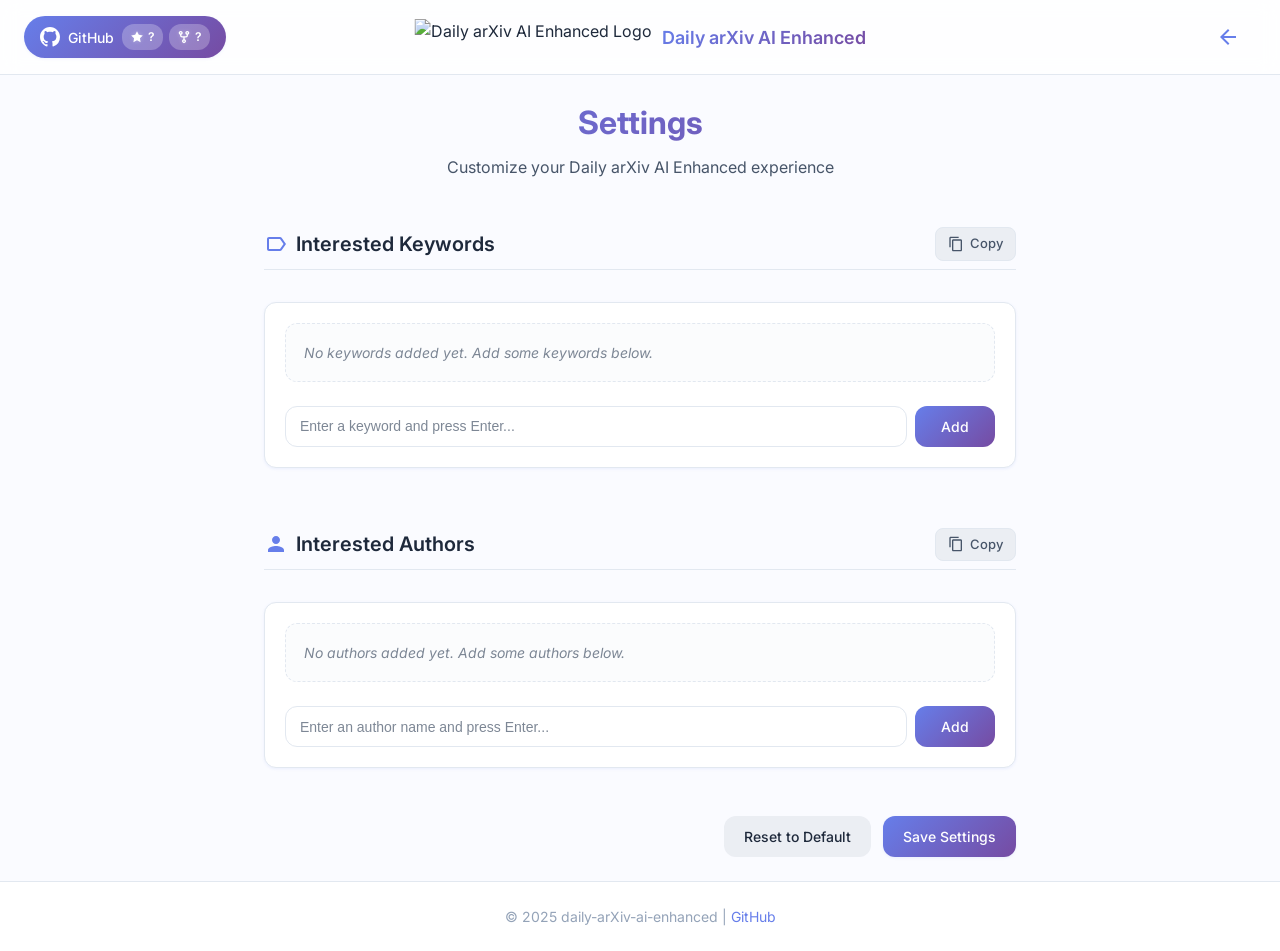
==== commit b31066c9: "update" ====
--- a/settings.html
+++ b/settings.html
@@ -144,31 +144,6 @@
                         </div>
                     </div>
 
-                    <div class="settings-section">
-                        <div class="keyword-section-title">
-                            <div class="keyword-section-title-left">
-                                <svg width="24" height="24" viewBox="0 0 24 24" fill="none" xmlns="http://www.w3.org/2000/svg">
-                                    <path d="M12 3L13.76 8.24L19 10L13.76 11.76L12 17L10.24 11.76L5 10L10.24 8.24L12 3ZM19 14L19.88 16.62L22.5 17.5L19.88 18.38L19 21L18.12 18.38L15.5 17.5L18.12 16.62L19 14Z" fill="currentColor"/>
-                                </svg>
-                                Full Paper Summary API
-                            </div>
-                        </div>
-                        <div class="settings-card">
-                            <div class="settings-item">
-                                <label for="llmApiBaseUrl">OpenAI-compatible Base URL</label>
-                                <input type="text" id="llmApiBaseUrl" class="settings-input" placeholder="https://api.openai.com/v1">
-                            </div>
-                            <div class="settings-item">
-                                <label for="llmModel">Model</label>
-                                <input type="text" id="llmModel" class="settings-input" placeholder="gpt-4.1">
-                            </div>
-                            <div class="settings-item">
-                                <label for="llmApiKey">API Key</label>
-                                <input type="password" id="llmApiKey" class="settings-input" placeholder="Stored locally in this browser">
-                                <p class="settings-hint">用于详情页“AI Full Paper Summary”。Key 只保存在本机浏览器 localStorage；公开部署时建议改成自己的后端代理。</p>
-                            </div>
-                        </div>
-                    </div>
                 </div>
 
                 <div class="settings-actions">
--- a/css/settings.css
+++ b/css/settings.css
@@ -391,9 +391,3 @@
     width: 100%;
   }
 } 
-.settings-hint {
-  margin: 8px 0 0;
-  color: var(--text-secondary);
-  font-size: 13px;
-  line-height: 1.5;
-}
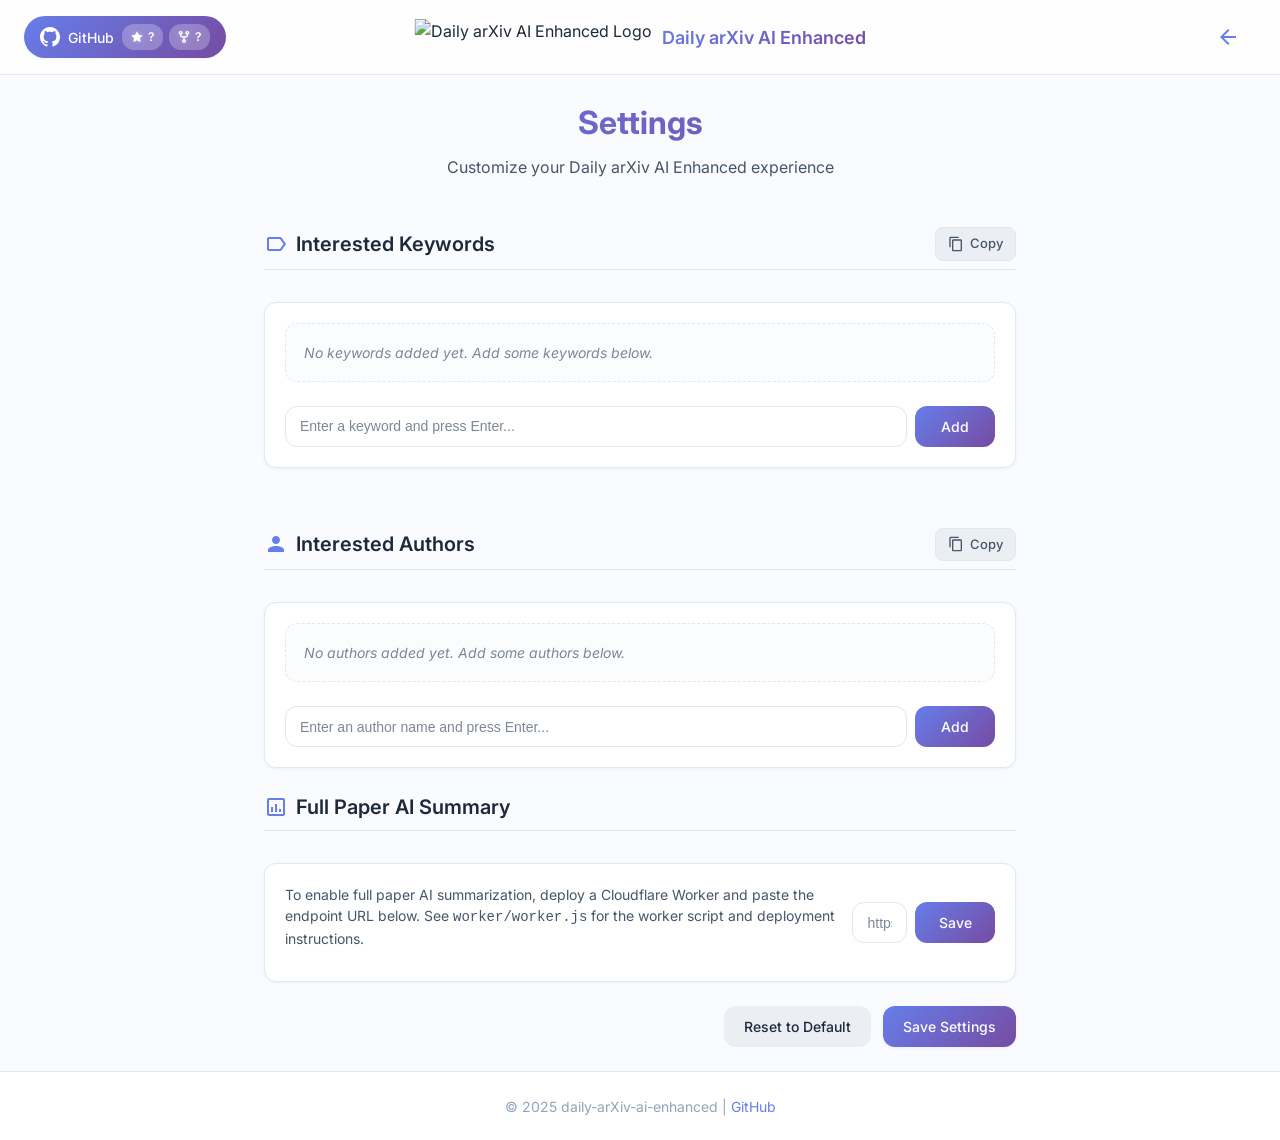
==== commit ab79ff6d: "fix: switch to ubuntu-latest, add Cloudflare Worker, fix DeepSeek V4 API compatibility - Switch GitH" ====
--- a/settings.html
+++ b/settings.html
@@ -146,6 +146,32 @@
 
                 </div>
 
+                    <div class="settings-section">
+                        <div class="keyword-section-title">
+                            <div class="keyword-section-title-left">
+                                <svg width="24" height="24" viewBox="0 0 24 24" fill="none" xmlns="http://www.w3.org/2000/svg">
+                                    <path d="M19 3H5c-1.1 0-2 .9-2 2v14c0 1.1.9 2 2 2h14c1.1 0 2-.9 2-2V5c0-1.1-.9-2-2-2zm0 16H5V5h14v14zM7 12h2v5H7v-5zm4-3h2v8h-2V9zm4 5h2v3h-2v-3z" fill="currentColor"/>
+                                </svg>
+                                Full Paper AI Summary
+                            </div>
+                        </div>
+                        <div class="settings-card">
+                            <div class="settings-item">
+                                <p style="margin: 0 0 12px 0; color: var(--text-secondary); font-size: 14px;">
+                                    To enable full paper AI summarization, deploy a Cloudflare Worker and paste the endpoint URL below.
+                                    See <code>worker/worker.js</code> for the worker script and deployment instructions.
+                                </p>
+                                <div class="tag-input-container">
+                                    <input type="url" id="endpointInput" class="settings-input" placeholder="https://your-worker.workers.dev" style="flex: 1;">
+                                    <button id="saveEndpoint" class="add-tag-button">Save</button>
+                                </div>
+                                <p id="endpointStatus" style="margin: 8px 0 0 0; font-size: 13px; color: var(--text-secondary);"></p>
+                            </div>
+                        </div>
+                    </div>
+
+                </div>
+
                 <div class="settings-actions">
                     <button id="resetSettings" class="button">Reset to Default</button>
                     <button id="saveSettings" class="button primary">Save Settings</button>
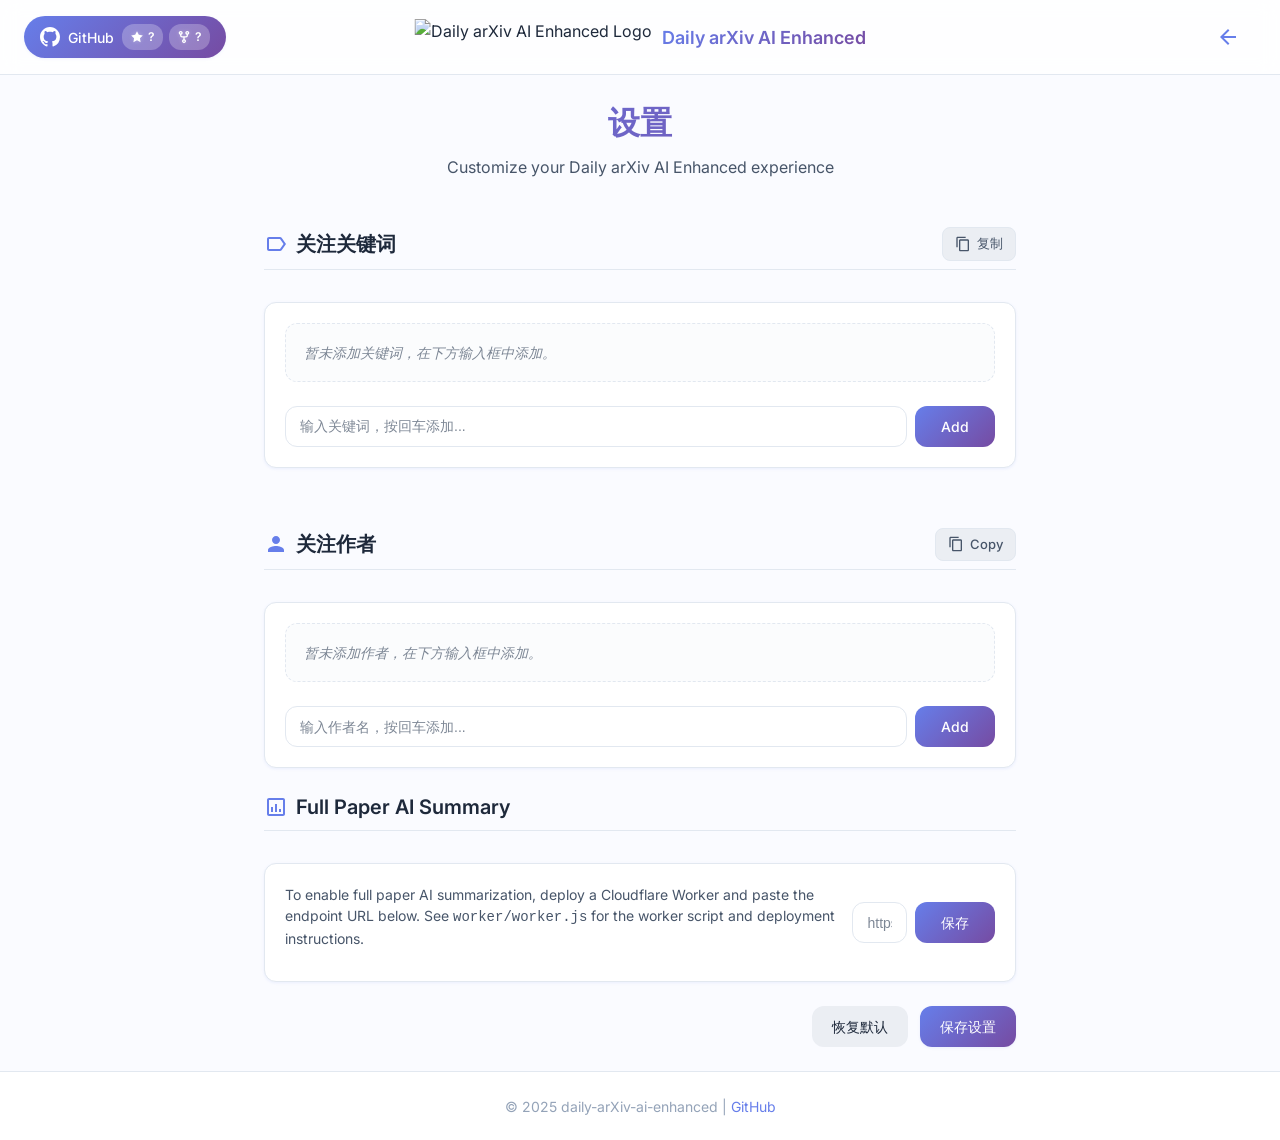
==== commit 7d29b10d: "i18n: Chinese localization + split author/keyword filters into two rows - Split single filter row in" ====
--- a/settings.html
+++ b/settings.html
@@ -79,7 +79,7 @@
         <main class="settings-page">
             <div class="settings-container">
                 <div class="settings-header">
-                    <h1>Settings</h1>
+                    <h1>设置</h1>
                     <p>Customize your Daily arXiv AI Enhanced experience</p>
                 </div>
 
@@ -90,23 +90,23 @@
                                 <svg width="24" height="24" viewBox="0 0 24 24" fill="none" xmlns="http://www.w3.org/2000/svg">
                                     <path d="M17.63 5.84C17.27 5.33 16.67 5 16 5L5 5.01C3.9 5.01 3 5.9 3 7V17C3 18.1 3.9 18.99 5 18.99L16 19C16.67 19 17.27 18.67 17.63 18.16L22 12L17.63 5.84ZM16 17H5V7H16L19.55 12L16 17Z" fill="currentColor"/>
                                 </svg>
-                                Interested Keywords
+                                关注关键词
                             </div>
-                            <button id="copyKeywords" class="copy-button" title="Copy keywords to clipboard">
+                            <button id="copyKeywords" class="copy-button" title="复制关键词到剪贴板">
                                 <svg width="18" height="18" viewBox="0 0 24 24" fill="none" xmlns="http://www.w3.org/2000/svg">
                                     <path d="M16 1H4c-1.1 0-2 .9-2 2v14h2V3h12V1zm3 4H8c-1.1 0-2 .9-2 2v14c0 1.1.9 2 2 2h11c1.1 0 2-.9 2-2V7c0-1.1-.9-2-2-2zm0 16H8V7h11v14z" fill="currentColor"/>
                                 </svg>
-                                Copy
+                                复制
                             </button>
                         </div>
                         <div class="settings-card">
                             <div class="settings-item">
                                 <div class="tag-selector">
                                     <div class="selected-tags" id="selectedKeywords">
-                                        <div class="empty-tag-message" id="emptyTagMessage">No keywords added yet. Add some keywords below.</div>
+                                        <div class="empty-tag-message" id="emptyTagMessage">暂未添加关键词，在下方输入框中添加。</div>
                                     </div>
                                     <div class="tag-input-container">
-                                        <input type="text" id="keywordInput" class="settings-input" placeholder="Enter a keyword and press Enter...">
+                                        <input type="text" id="keywordInput" class="settings-input" placeholder="输入关键词，按回车添加...">
                                         <button id="addKeyword" class="add-tag-button">Add</button>
                                     </div>
                                 </div>
@@ -120,7 +120,7 @@
                                 <svg width="24" height="24" viewBox="0 0 24 24" fill="none" xmlns="http://www.w3.org/2000/svg">
                                     <path d="M12 12c2.21 0 4-1.79 4-4s-1.79-4-4-4-4 1.79-4 4 1.79 4 4 4zm0 2c-2.67 0-8 1.34-8 4v2h16v-2c0-2.66-5.33-4-8-4z" fill="currentColor"/>
                                 </svg>
-                                Interested Authors
+                                关注作者
                             </div>
                             <button id="copyAuthors" class="copy-button" title="Copy authors to clipboard">
                                 <svg width="18" height="18" viewBox="0 0 24 24" fill="none" xmlns="http://www.w3.org/2000/svg">
@@ -133,10 +133,10 @@
                             <div class="settings-item">
                                 <div class="tag-selector">
                                     <div class="selected-tags" id="selectedAuthors">
-                                        <div class="empty-tag-message" id="emptyAuthorMessage">No authors added yet. Add some authors below.</div>
+                                        <div class="empty-tag-message" id="emptyAuthorMessage">暂未添加作者，在下方输入框中添加。</div>
                                     </div>
                                     <div class="tag-input-container">
-                                        <input type="text" id="authorInput" class="settings-input" placeholder="Enter an author name and press Enter...">
+                                        <input type="text" id="authorInput" class="settings-input" placeholder="输入作者名，按回车添加...">
                                         <button id="addAuthor" class="add-tag-button">Add</button>
                                     </div>
                                 </div>
@@ -163,7 +163,7 @@
                                 </p>
                                 <div class="tag-input-container">
                                     <input type="url" id="endpointInput" class="settings-input" placeholder="https://your-worker.workers.dev" style="flex: 1;">
-                                    <button id="saveEndpoint" class="add-tag-button">Save</button>
+                                    <button id="saveEndpoint" class="add-tag-button">保存</button>
                                 </div>
                                 <p id="endpointStatus" style="margin: 8px 0 0 0; font-size: 13px; color: var(--text-secondary);"></p>
                             </div>
@@ -173,8 +173,8 @@
                 </div>
 
                 <div class="settings-actions">
-                    <button id="resetSettings" class="button">Reset to Default</button>
-                    <button id="saveSettings" class="button primary">Save Settings</button>
+                    <button id="resetSettings" class="button">恢复默认</button>
+                    <button id="saveSettings" class="button primary">保存设置</button>
                 </div>
             </div>
         </main>
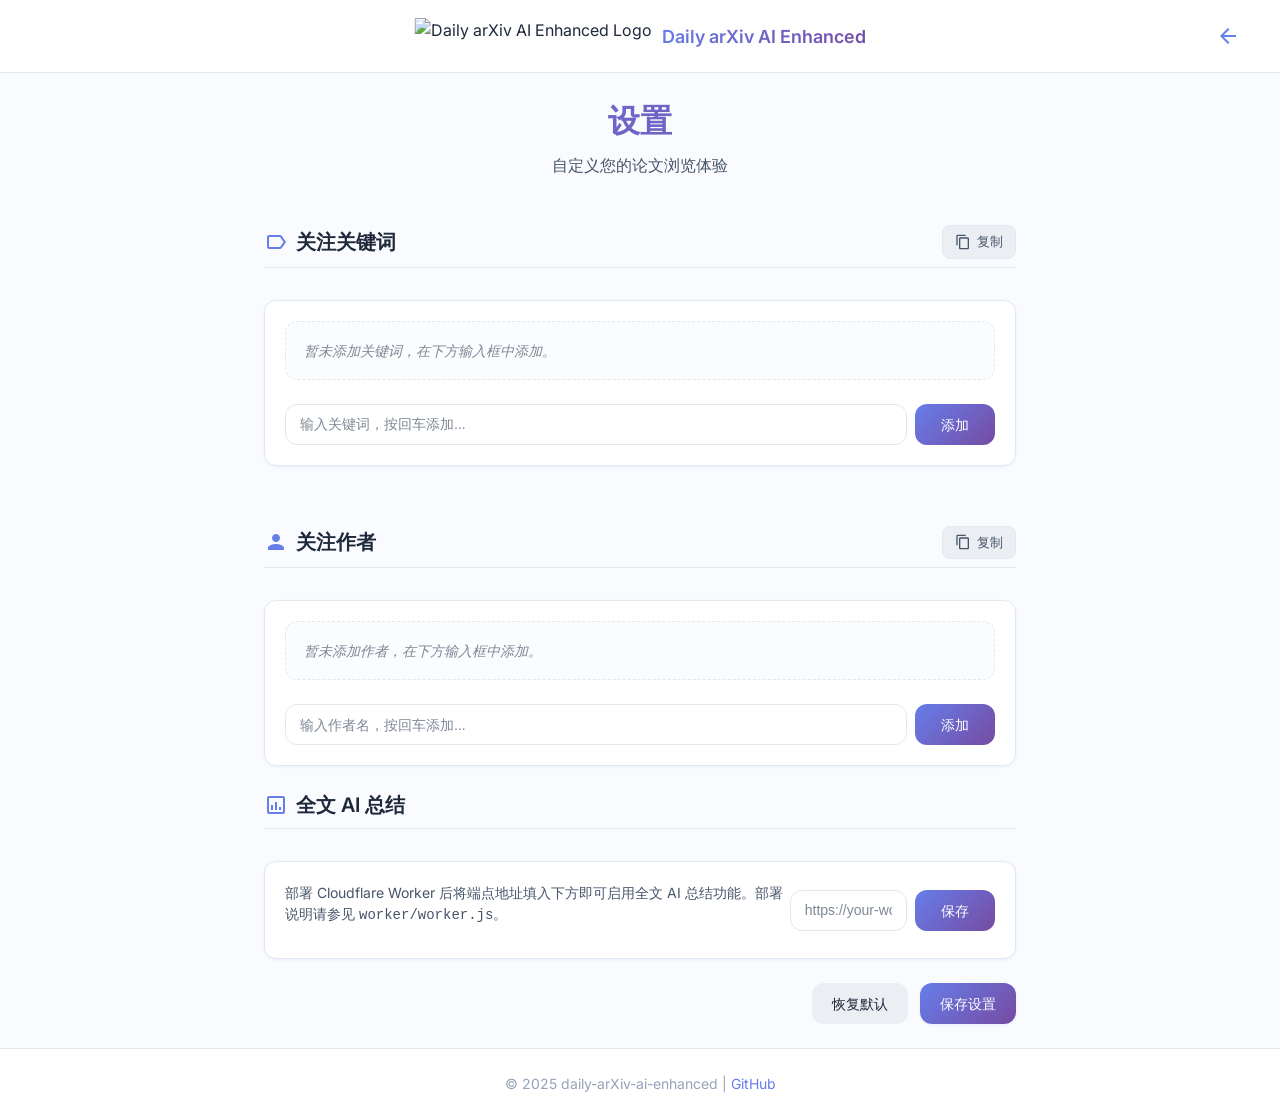
==== commit 97e7c83f: "feat: remove statistics link, Chinese settings page, improve calendar UI - Remove statistics page li" ====
--- a/settings.html
+++ b/settings.html
@@ -4,7 +4,7 @@
     <meta charset="UTF-8">
     <meta name="viewport" content="width=device-width, initial-scale=1.0">
     <meta name="description" content="daily arxiv ai-enhanced settings">
-    <title>Settings - Daily arXiv AI Enhanced</title>
+    <title>设置 - Daily arXiv AI Enhanced</title>
     <link rel="icon" type="image/png" href="assets/logo2-removebg-preview.png">
     <link rel="shortcut icon" type="image/png" href="assets/logo2-removebg-preview.png">
     <link rel="stylesheet" href="css/styles.css">
@@ -31,28 +31,7 @@
     <div class="app-container">
         <header>
             <div class="header-content">
-                <div class="header-left">
-                    <a href="https://github.com/dw-dengwei/daily-arXiv-ai-enhanced" target="_blank" class="github-button">
-                        <svg height="20" width="20" viewBox="0 0 16 16" fill="currentColor" xmlns="http://www.w3.org/2000/svg">
-                            <path fill-rule="evenodd" d="M8 0C3.58 0 0 3.58 0 8c0 3.54 2.29 6.53 5.47 7.59.4.07.55-.17.55-.38 0-.19-.01-.82-.01-1.49-2.01.37-2.53-.49-2.69-.94-.09-.23-.48-.94-.82-1.13-.28-.15-.68-.52-.01-.53.63-.01 1.08.58 1.23.82.72 1.21 1.87.87 2.33.66.07-.52.28-.87.51-1.07-1.78-.2-3.64-.89-3.64-3.95 0-.87.31-1.59.82-2.15-.08-.2-.36-1.02.08-2.12 0 0 .67-.21 2.2.82.64-.18 1.32-.27 2-.27.68 0 1.36.09 2 .27 1.53-1.04 2.2-.82 2.2-.82.44 1.1.16 1.92.08 2.12.51.56.82 1.27.82 2.15 0 3.07-1.87 3.75-3.65 3.95.29.25.54.73.54 1.48 0 1.07-.01 1.93-.01 2.2 0 .21.15.46.55.38A8.013 8.013 0 0016 8c0-4.42-3.58-8-8-8z"></path>
-                        </svg>
-                        <span class="github-text">GitHub</span>
-                        <div class="github-stats">
-                            <div class="star-badge">
-                                <svg width="14" height="14" viewBox="0 0 24 24" fill="currentColor">
-                                    <path d="M12 2l3.09 6.26L22 9.27l-5 4.87 1.18 6.88L12 17.77l-6.18 3.25L7 14.14 2 9.27l6.91-1.01L12 2z"/>
-                                </svg>
-                                <span class="star-count" id="starCount">-</span>
-                            </div>
-                            <div class="fork-badge">
-                                <svg width="14" height="14" viewBox="0 0 16 16" fill="currentColor">
-                                    <path d="M5 5.372v.878c0 .414.336.75.75.75h4.5a.75.75 0 0 0 .75-.75v-.878a2.25 2.25 0 1 1 1.5 0v.878a2.25 2.25 0 0 1-2.25 2.25h-1.5v2.128a2.251 2.251 0 1 1-1.5 0V8.5h-1.5A2.25 2.25 0 0 1 3.5 6.25v-.878a2.25 2.25 0 1 1 1.5 0ZM5 3.25a.75.75 0 1 0-1.5 0 .75.75 0 0 0 1.5 0Zm6.75.75a.75.75 0 1 0 0-1.5.75.75 0 0 0 0 1.5Zm-3 8.75a.75.75 0 1 0-1.5 0 .75.75 0 0 0 1.5 0Z"/>
-                                </svg>
-                                <span class="fork-count" id="forkCount">-</span>
-                            </div>
-                        </div>
-                    </a>
-                </div>
+                <div class="header-left"></div>
                 
                 <div class="header-center">
                     <a href="index.html" class="site-logo">
@@ -80,7 +59,7 @@
             <div class="settings-container">
                 <div class="settings-header">
                     <h1>设置</h1>
-                    <p>Customize your Daily arXiv AI Enhanced experience</p>
+                    <p>自定义您的论文浏览体验</p>
                 </div>
 
                 <div class="settings-content">
@@ -107,7 +86,7 @@
                                     </div>
                                     <div class="tag-input-container">
                                         <input type="text" id="keywordInput" class="settings-input" placeholder="输入关键词，按回车添加...">
-                                        <button id="addKeyword" class="add-tag-button">Add</button>
+                                        <button id="addKeyword" class="add-tag-button">添加</button>
                                     </div>
                                 </div>
                             </div>
@@ -122,11 +101,11 @@
                                 </svg>
                                 关注作者
                             </div>
-                            <button id="copyAuthors" class="copy-button" title="Copy authors to clipboard">
+                            <button id="copyAuthors" class="copy-button" title="复制作者到剪贴板">
                                 <svg width="18" height="18" viewBox="0 0 24 24" fill="none" xmlns="http://www.w3.org/2000/svg">
                                     <path d="M16 1H4c-1.1 0-2 .9-2 2v14h2V3h12V1zm3 4H8c-1.1 0-2 .9-2 2v14c0 1.1.9 2 2 2h11c1.1 0 2-.9 2-2V7c0-1.1-.9-2-2-2zm0 16H8V7h11v14z" fill="currentColor"/>
                                 </svg>
-                                Copy
+                                复制
                             </button>
                         </div>
                         <div class="settings-card">
@@ -137,7 +116,7 @@
                                     </div>
                                     <div class="tag-input-container">
                                         <input type="text" id="authorInput" class="settings-input" placeholder="输入作者名，按回车添加...">
-                                        <button id="addAuthor" class="add-tag-button">Add</button>
+                                        <button id="addAuthor" class="add-tag-button">添加</button>
                                     </div>
                                 </div>
                             </div>
@@ -152,14 +131,13 @@
                                 <svg width="24" height="24" viewBox="0 0 24 24" fill="none" xmlns="http://www.w3.org/2000/svg">
                                     <path d="M19 3H5c-1.1 0-2 .9-2 2v14c0 1.1.9 2 2 2h14c1.1 0 2-.9 2-2V5c0-1.1-.9-2-2-2zm0 16H5V5h14v14zM7 12h2v5H7v-5zm4-3h2v8h-2V9zm4 5h2v3h-2v-3z" fill="currentColor"/>
                                 </svg>
-                                Full Paper AI Summary
+                                全文 AI 总结
                             </div>
                         </div>
                         <div class="settings-card">
                             <div class="settings-item">
                                 <p style="margin: 0 0 12px 0; color: var(--text-secondary); font-size: 14px;">
-                                    To enable full paper AI summarization, deploy a Cloudflare Worker and paste the endpoint URL below.
-                                    See <code>worker/worker.js</code> for the worker script and deployment instructions.
+                                    部署 Cloudflare Worker 后将端点地址填入下方即可启用全文 AI 总结功能。部署说明请参见 <code>worker/worker.js</code>。
                                 </p>
                                 <div class="tag-input-container">
                                     <input type="url" id="endpointInput" class="settings-input" placeholder="https://your-worker.workers.dev" style="flex: 1;">
--- a/css/styles.css
+++ b/css/styles.css
@@ -426,11 +426,47 @@
 .filter-label-container {
   display: flex;
   align-items: center;
-  max-width: 1440px; /* 与main容器的max-width相同 */
+  max-width: 1440px;
   width: 100%;
-  padding: 10px 24px 5px 24px; /* 与category标签容器保持一致 */
-  margin: 0 auto; /* 居中显示 */
+  padding: 6px 24px;
+  margin: 0 auto;
   position: relative;
+}
+
+.filter-search-inline {
+  display: flex;
+  align-items: center;
+  margin-right: 8px;
+  flex-shrink: 0;
+}
+
+.filter-search-inline input {
+  width: 140px;
+  padding: 4px 8px;
+  border: 1px solid var(--border-color, #e2e8f0);
+  border-radius: 6px;
+  font-size: 13px;
+  outline: none;
+  background: var(--card-bg-color, #fff);
+  color: var(--text-primary, #1a202c);
+}
+
+.filter-search-inline input:focus {
+  border-color: var(--primary-color, #667eea);
+}
+
+.filter-search-inline .clear-x {
+  display: inline-flex;
+  align-items: center;
+  justify-content: center;
+  width: 20px;
+  height: 20px;
+  margin-left: 4px;
+  border: none;
+  background: transparent;
+  color: #999;
+  cursor: pointer;
+  font-size: 16px;
 }
 
 .category-button {
@@ -948,7 +984,7 @@
   border-radius: var(--radius-md);
   box-shadow: 0 10px 25px rgba(0, 0, 0, 0.1);
   width: 100%;
-  max-width: 360px;
+  max-width: 420px;
   max-height: 90vh;
   overflow-y: auto;
   animation: modalFadeIn 0.3s ease forwards;
@@ -1001,6 +1037,45 @@
   border: none !important;
 }
 
+/* 有论文数据的日期高亮 */
+.flatpickr-day.has-papers {
+  background: rgba(102, 126, 234, 0.12);
+  border-radius: 8px;
+  font-weight: 700;
+  color: var(--primary-color, #667eea);
+  position: relative;
+}
+
+.flatpickr-day.has-papers::after {
+  content: '';
+  position: absolute;
+  bottom: 3px;
+  left: 50%;
+  transform: translateX(-50%);
+  width: 4px;
+  height: 4px;
+  border-radius: 50%;
+  background: var(--accent-color, #6d2dad);
+}
+
+.flatpickr-day.has-papers:hover {
+  background: var(--primary-color, #667eea);
+  color: #fff;
+}
+
+.flatpickr-day.has-papers:hover::after {
+  background: #fff;
+}
+
+.flatpickr-day.has-papers.selected {
+  background: var(--primary-color, #667eea);
+  color: #fff;
+}
+
+.flatpickr-day.has-papers.selected::after {
+  background: #fff;
+}
+
 .flatpickr-months {
   width: 100% !important;
   padding: 0;
@@ -1070,19 +1145,20 @@
 
 .flatpickr-day {
   margin: 2px;
-  height: 36px !important;
-  line-height: 36px !important;
-  border-radius: 50% !important;
-  /* max-width: 36px !important; */
-  width: calc(100% / 7 ) !important;
-  flex: 0 0 calc(100% / 7 ) !important;
+  height: 40px !important;
+  line-height: 40px !important;
+  border-radius: 8px !important;
+  width: calc(100% / 7 - 4px) !important;
+  flex: 0 0 calc(100% / 7 - 4px) !important;
   display: inline-flex !important;
   justify-content: center !important;
   align-items: center !important;
   box-sizing: border-box !important;
   font-weight: 400 !important;
+  font-size: 15px !important;
   color: var(--text-color) !important;
   border: none !important;
+  transition: all 0.15s ease;
 }
 
 .flatpickr-day.today {
